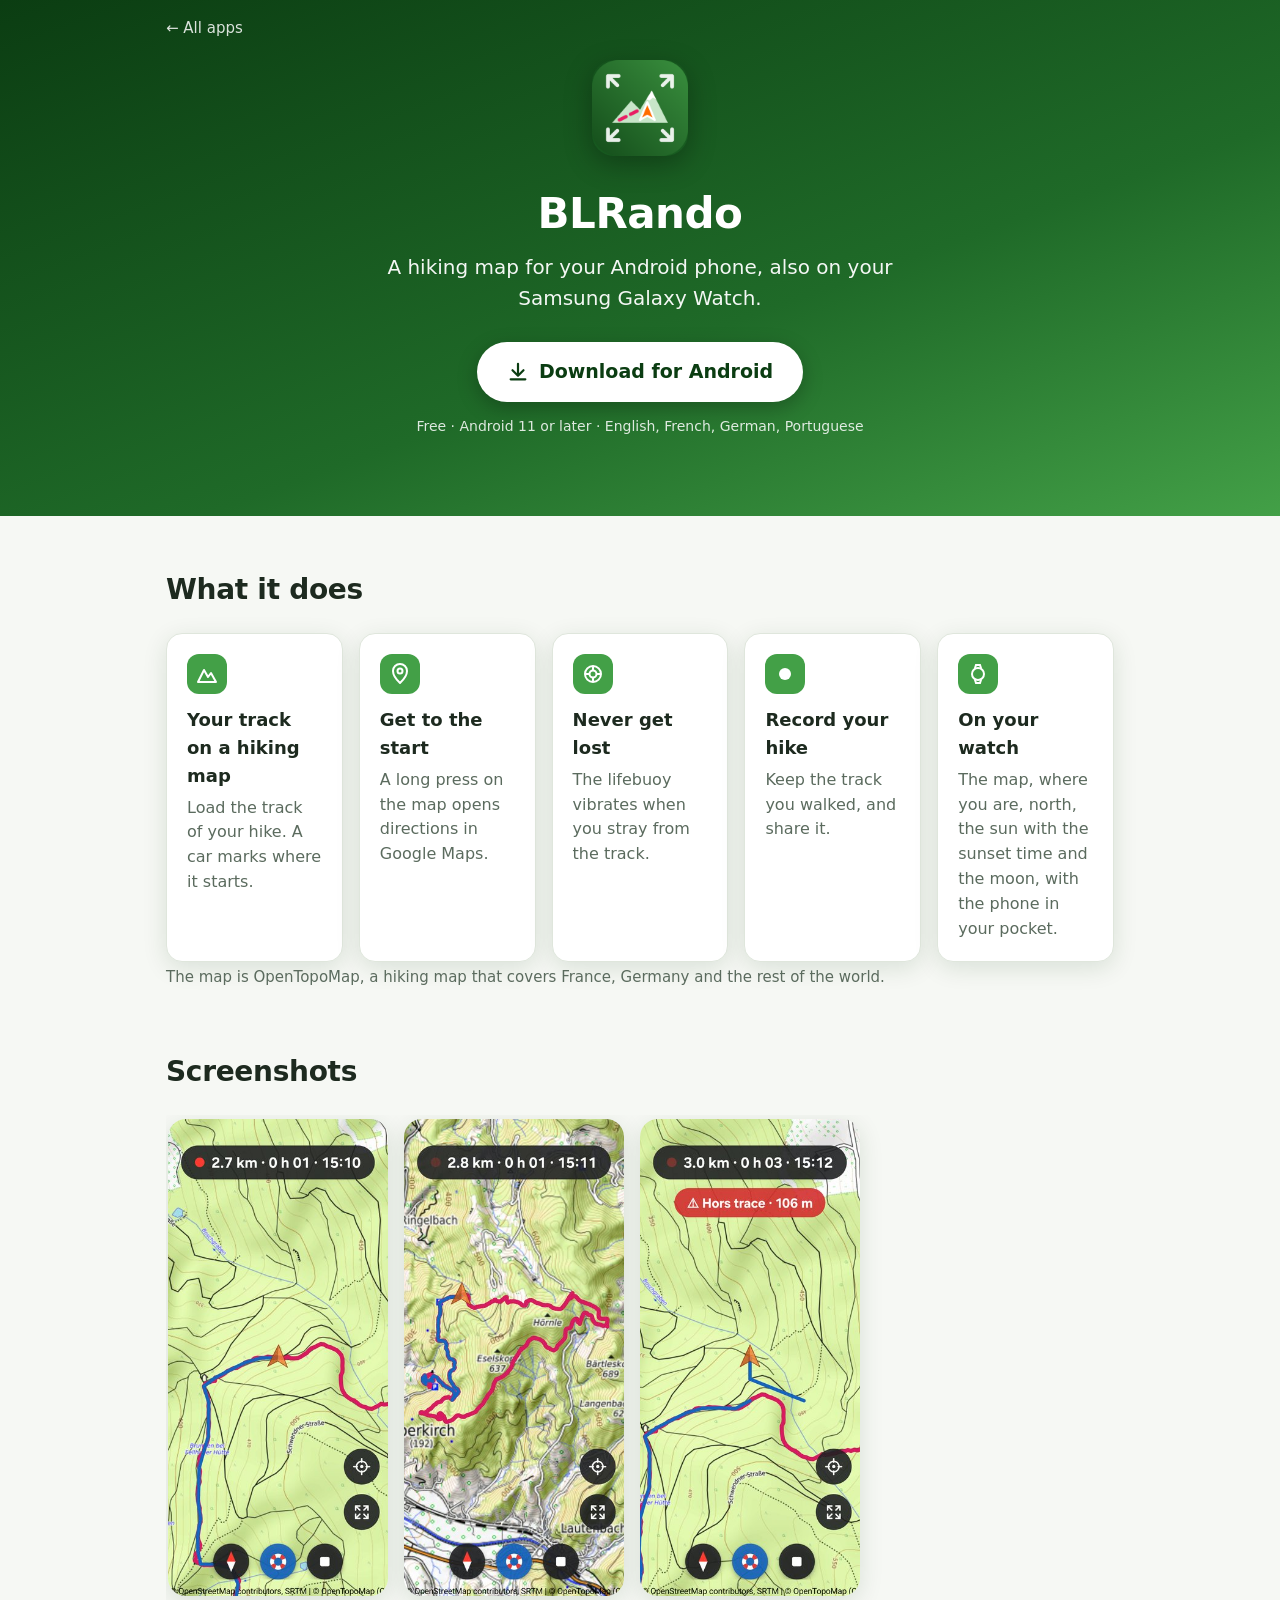
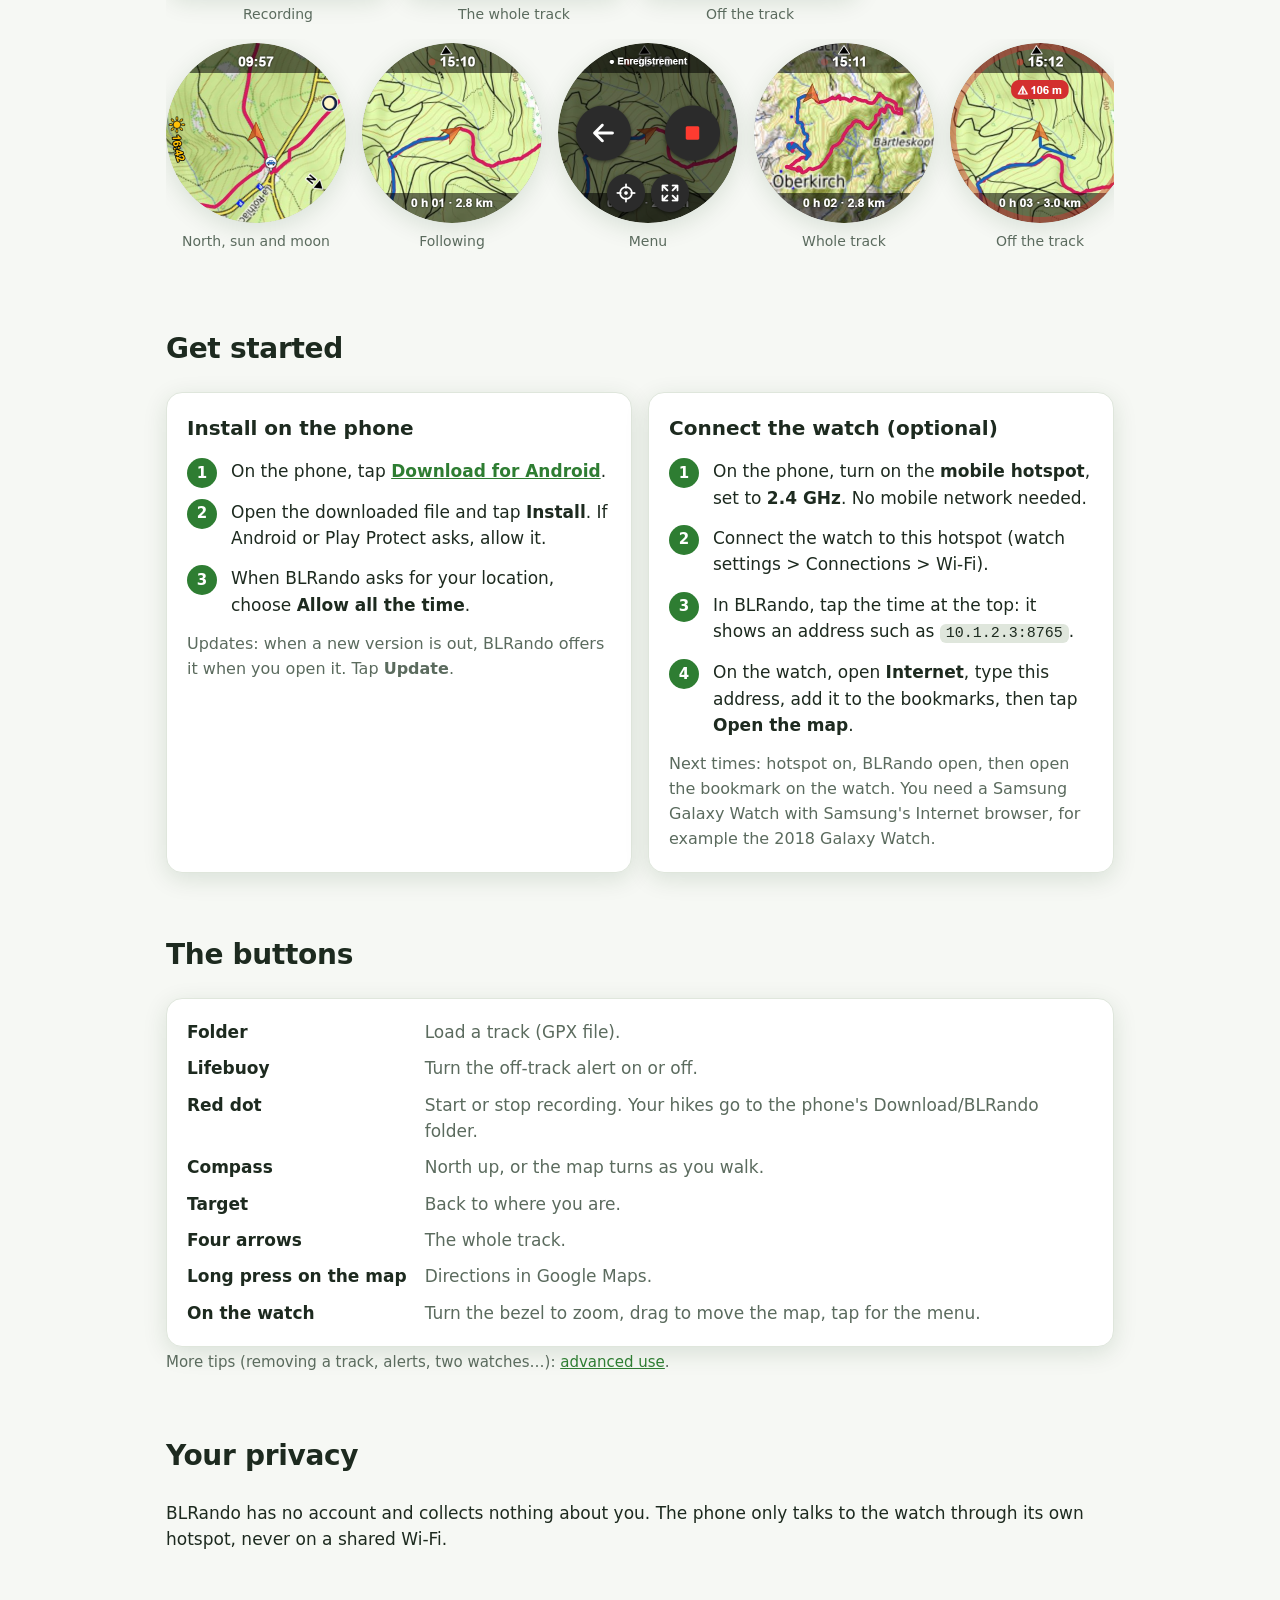
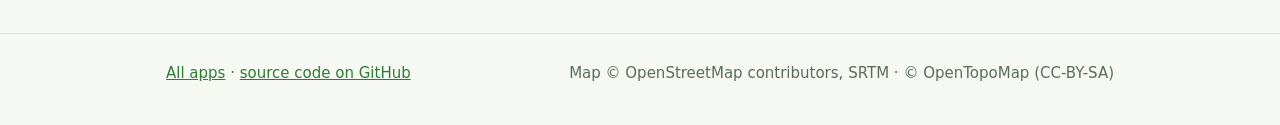
==== docs/index.html @ f0b732df "Web page: All apps link at the top" ====
<!DOCTYPE html>
<html lang="en">
<head>
<meta charset="utf-8">
<meta name="viewport" content="width=device-width, initial-scale=1">
<title>BLRando — hiking map for Android and Galaxy Watch</title>
<meta name="description" content="A hiking map for Android phones, also shown on a Samsung Galaxy Watch. Follow your track, get warned when you stray, record your hike.">
<link rel="icon" href="icon.png">
<style>
  :root {
    --bg: #f6f8f4;
    --surface: #ffffff;
    --text: #1d2a1f;
    --muted: #5b6b5e;
    --line: #dfe6dc;
    --brand: #2e7d32;
    --brand-dark: #0b3d12;
    --brand-light: #43a047;
    --accent: #d81b60;
    --hero-bg: linear-gradient(160deg, #0b3d12 0%, #1f6a28 60%, #43a047 100%);
    --hero-text: #ffffff;
    --shadow: 0 6px 24px rgba(11, 61, 18, 0.12);
  }
  @media (prefers-color-scheme: dark) {
    :root {
      --bg: #0f1511;
      --surface: #17201a;
      --text: #e6efe7;
      --muted: #9fb2a3;
      --line: #26332a;
      --brand: #66bb6a;
      --shadow: 0 6px 24px rgba(0, 0, 0, 0.4);
    }
  }
  * { box-sizing: border-box; }
  html { -webkit-text-size-adjust: 100%; }
  body {
    margin: 0; background: var(--bg); color: var(--text);
    font: 17px/1.55 system-ui, -apple-system, "Segoe UI", Roboto, sans-serif;
  }
  a { color: var(--brand); }
  .wrap { max-width: 980px; margin: 0 auto; padding: 0 16px; }

  /* Hero */
  header {
    position: relative; background: var(--hero-bg); color: var(--hero-text);
    padding: 60px 0 64px; text-align: center;
  }
  header nav { position: absolute; top: 14px; left: 0; right: 0; text-align: left; }
  header nav a { color: #fff; opacity: 0.85; font-size: 15px; text-decoration: none; }
  header nav a:hover { opacity: 1; }
  header img.icon { width: 96px; height: 96px; border-radius: 22px; box-shadow: 0 8px 28px rgba(0, 0, 0, 0.3); }
  header h1 { margin: 18px 0 6px; font-size: 42px; letter-spacing: -0.5px; }
  header p.tagline { margin: 0 auto 28px; max-width: 560px; font-size: 20px; opacity: 0.95; }
  .download {
    display: inline-flex; align-items: center; gap: 10px;
    background: #ffffff; color: var(--brand-dark); text-decoration: none;
    font-weight: 700; font-size: 19px; padding: 15px 30px; border-radius: 40px;
    box-shadow: 0 6px 20px rgba(0, 0, 0, 0.25);
  }
  .download:hover { transform: translateY(-1px); }
  .download svg { width: 22px; height: 22px; }
  header .small { margin-top: 14px; font-size: 14px; opacity: 0.85; }
  header .small a { color: #ffffff; }

  section { padding: 52px 0 8px; }
  h2 { font-size: 28px; margin: 0 0 22px; letter-spacing: -0.3px; }

  /* Features */
  .features { display: grid; grid-template-columns: repeat(auto-fit, minmax(170px, 1fr)); gap: 16px; }
  .card {
    background: var(--surface); border: 1px solid var(--line); border-radius: 16px;
    padding: 20px; box-shadow: var(--shadow);
  }
  .card .dot { width: 40px; height: 40px; border-radius: 12px; display: flex; align-items: center;
               justify-content: center; background: var(--brand-light); margin-bottom: 12px; }
  .card .dot svg { width: 24px; height: 24px; }
  .card h3 { margin: 0 0 6px; font-size: 18px; }
  .card p { margin: 0; color: var(--muted); font-size: 16px; }

  /* Screenshots */
  .shots { display: flex; gap: 16px; overflow-x: auto; padding: 4px 2px 14px; scroll-snap-type: x mandatory; }
  .shots figure { margin: 0; flex: 0 0 auto; scroll-snap-align: start; text-align: center; }
  .shots img { display: block; border-radius: 18px; box-shadow: var(--shadow); }
  .shots.phone img { width: 220px; }
  .shots.watch img { width: 180px; border-radius: 50%; }
  .shots figcaption { margin-top: 8px; font-size: 14px; color: var(--muted); }
  .note { color: var(--muted); font-size: 15px; margin: 4px 0 0; }

  /* Steps */
  .two { display: grid; grid-template-columns: repeat(auto-fit, minmax(300px, 1fr)); gap: 16px; }
  ol.steps { margin: 0; padding: 0; list-style: none; counter-reset: s; }
  ol.steps li { counter-increment: s; position: relative; padding: 0 0 14px 44px; }
  ol.steps li::before {
    content: counter(s); position: absolute; left: 0; top: 0; width: 30px; height: 30px; border-radius: 50%;
    background: var(--brand); color: #fff; font-weight: 700; font-size: 15px;
    display: flex; align-items: center; justify-content: center;
  }
  @media (prefers-color-scheme: dark) { ol.steps li::before { color: #0f1511; } }
  .card h3.big { font-size: 20px; margin-bottom: 14px; }
  code { background: var(--line); padding: 1px 6px; border-radius: 6px; font-size: 15px; }

  /* Buttons list */
  dl.buttons { margin: 0; display: grid; grid-template-columns: max-content 1fr; gap: 10px 18px; }
  dl.buttons dt { font-weight: 700; }
  dl.buttons dd { margin: 0; color: var(--muted); }

  footer { margin-top: 56px; padding: 28px 0 40px; border-top: 1px solid var(--line); color: var(--muted); font-size: 15px; }
  footer .wrap { display: flex; flex-wrap: wrap; gap: 8px 24px; justify-content: space-between; }

  @media (max-width: 520px) {
    header { padding: 40px 0 48px; }
    header h1 { font-size: 34px; }
    header p.tagline { font-size: 18px; }
    dl.buttons { grid-template-columns: 1fr; gap: 2px; }
    dl.buttons dd { margin-bottom: 10px; }
    .shots.phone img { width: 180px; }
    .shots.watch img { width: 150px; }
  }
</style>
</head>
<body>

<header>
  <nav><div class="wrap"><a href="https://amandiofr.github.io/">&larr; All apps</a></div></nav>
  <div class="wrap">
    <img class="icon" src="icon.png" alt="BLRando icon">
    <h1>BLRando</h1>
    <p class="tagline">A hiking map for your Android phone, also on your Samsung Galaxy Watch.</p>
    <a class="download" href="https://github.com/amandiofr/BLRando/releases/latest/download/BLRando.apk">
      <svg viewBox="0 0 24 24" fill="none" stroke="currentColor" stroke-width="2.4" stroke-linecap="round" stroke-linejoin="round"><path d="M12 3v12M6 10l6 6 6-6M4 20h16"/></svg>
      Download for Android
    </a>
    <p class="small">Free · Android 11 or later · English, French, German, Portuguese</p>
  </div>
</header>

<main class="wrap">

  <section>
    <h2>What it does</h2>
    <div class="features">
      <div class="card">
        <div class="dot"><svg viewBox="0 0 24 24" fill="none" stroke="#fff" stroke-width="2" stroke-linecap="round" stroke-linejoin="round"><path d="M3 20l6-12 4 7 3-4 5 9z"/></svg></div>
        <h3>Your track on a hiking map</h3>
        <p>Load the track of your hike. A car marks where it starts.</p>
      </div>
      <div class="card">
        <div class="dot"><svg viewBox="0 0 24 24" fill="none" stroke="#fff" stroke-width="2" stroke-linecap="round" stroke-linejoin="round"><path d="M12 21s-7-6.5-7-12a7 7 0 0 1 14 0c0 5.5-7 12-7 12z"/><circle cx="12" cy="9" r="2.5"/></svg></div>
        <h3>Get to the start</h3>
        <p>A long press on the map opens directions in Google Maps.</p>
      </div>
      <div class="card">
        <div class="dot"><svg viewBox="0 0 24 24" fill="none" stroke="#fff" stroke-width="2"><circle cx="12" cy="12" r="8"/><circle cx="12" cy="12" r="3.5"/><path d="M12 4v4.5M12 15.5V20M4 12h4.5M15.5 12H20"/></svg></div>
        <h3>Never get lost</h3>
        <p>The lifebuoy vibrates when you stray from the track.</p>
      </div>
      <div class="card">
        <div class="dot"><svg viewBox="0 0 24 24"><circle cx="12" cy="12" r="6" fill="#fff"/></svg></div>
        <h3>Record your hike</h3>
        <p>Keep the track you walked, and share it.</p>
      </div>
      <div class="card">
        <div class="dot"><svg viewBox="0 0 24 24" fill="none" stroke="#fff" stroke-width="2" stroke-linecap="round"><circle cx="12" cy="12" r="6"/><path d="M9 6l1-3h4l1 3M9 18l1 3h4l1-3"/></svg></div>
        <h3>On your watch</h3>
        <p>The map, where you are, north, the sun with the sunset time and the moon, with the phone in your pocket.</p>
      </div>
    </div>
    <p class="note">The map is OpenTopoMap, a hiking map that covers France, Germany and the rest of the world.</p>
  </section>

  <section>
    <h2>Screenshots</h2>
    <div class="shots phone">
      <figure><img src="screenshots/phone_record.jpg" alt="Phone: recording along the track" loading="lazy"><figcaption>Recording</figcaption></figure>
      <figure><img src="screenshots/phone_fit.jpg" alt="Phone: the whole track" loading="lazy"><figcaption>The whole track</figcaption></figure>
      <figure><img src="screenshots/phone_off.jpg" alt="Phone: off the track" loading="lazy"><figcaption>Off the track</figcaption></figure>
    </div>
    <div class="shots watch">
      <figure><img src="screenshots/watch_sky.png" alt="Watch: north, sun, sunset time and moon on the edge" loading="lazy"><figcaption>North, sun and moon</figcaption></figure>
      <figure><img src="screenshots/watch_follow.png" alt="Watch: following" loading="lazy"><figcaption>Following</figcaption></figure>
      <figure><img src="screenshots/watch_menu.png" alt="Watch: menu" loading="lazy"><figcaption>Menu</figcaption></figure>
      <figure><img src="screenshots/watch_fit.png" alt="Watch: whole track" loading="lazy"><figcaption>Whole track</figcaption></figure>
      <figure><img src="screenshots/watch_off.png" alt="Watch: off the track" loading="lazy"><figcaption>Off the track</figcaption></figure>
    </div>
  </section>

  <section>
    <h2>Get started</h2>
    <div class="two">
      <div class="card">
        <h3 class="big">Install on the phone</h3>
        <ol class="steps">
          <li>On the phone, tap <a href="https://github.com/amandiofr/BLRando/releases/latest/download/BLRando.apk"><b>Download for Android</b></a>.</li>
          <li>Open the downloaded file and tap <b>Install</b>. If Android or Play Protect asks, allow it.</li>
          <li>When BLRando asks for your location, choose <b>Allow all the time</b>.</li>
        </ol>
        <p class="note">Updates: when a new version is out, BLRando offers it when you open it. Tap <b>Update</b>.</p>
      </div>
      <div class="card">
        <h3 class="big">Connect the watch (optional)</h3>
        <ol class="steps">
          <li>On the phone, turn on the <b>mobile hotspot</b>, set to <b>2.4 GHz</b>. No mobile network needed.</li>
          <li>Connect the watch to this hotspot (watch settings &gt; Connections &gt; Wi-Fi).</li>
          <li>In BLRando, tap the time at the top: it shows an address such as <code>10.1.2.3:8765</code>.</li>
          <li>On the watch, open <b>Internet</b>, type this address, add it to the bookmarks, then tap <b>Open the map</b>.</li>
        </ol>
        <p class="note">Next times: hotspot on, BLRando open, then open the bookmark on the watch.
          You need a Samsung Galaxy Watch with Samsung's Internet browser, for example the 2018 Galaxy Watch.</p>
      </div>
    </div>
  </section>

  <section>
    <h2>The buttons</h2>
    <div class="card">
      <dl class="buttons">
        <dt>Folder</dt><dd>Load a track (GPX file).</dd>
        <dt>Lifebuoy</dt><dd>Turn the off-track alert on or off.</dd>
        <dt>Red dot</dt><dd>Start or stop recording. Your hikes go to the phone's Download/BLRando folder.</dd>
        <dt>Compass</dt><dd>North up, or the map turns as you walk.</dd>
        <dt>Target</dt><dd>Back to where you are.</dd>
        <dt>Four arrows</dt><dd>The whole track.</dd>
        <dt>Long press on the map</dt><dd>Directions in Google Maps.</dd>
        <dt>On the watch</dt><dd>Turn the bezel to zoom, drag to move the map, tap for the menu.</dd>
      </dl>
    </div>
    <p class="note">More tips (removing a track, alerts, two watches…):
      <a href="https://github.com/amandiofr/BLRando#advanced-use">advanced use</a>.</p>
  </section>

  <section>
    <h2>Your privacy</h2>
    <p>BLRando has no account and collects nothing about you. The phone only talks to the watch through its own
      hotspot, never on a shared Wi-Fi.</p>
  </section>

</main>

<footer>
  <div class="wrap">
    <span><a href="https://amandiofr.github.io/">All apps</a> · <a href="https://github.com/amandiofr/BLRando">source code on GitHub</a></span>
    <span>Map © OpenStreetMap contributors, SRTM · © OpenTopoMap (CC-BY-SA)</span>
  </div>
</footer>

</body>
</html>
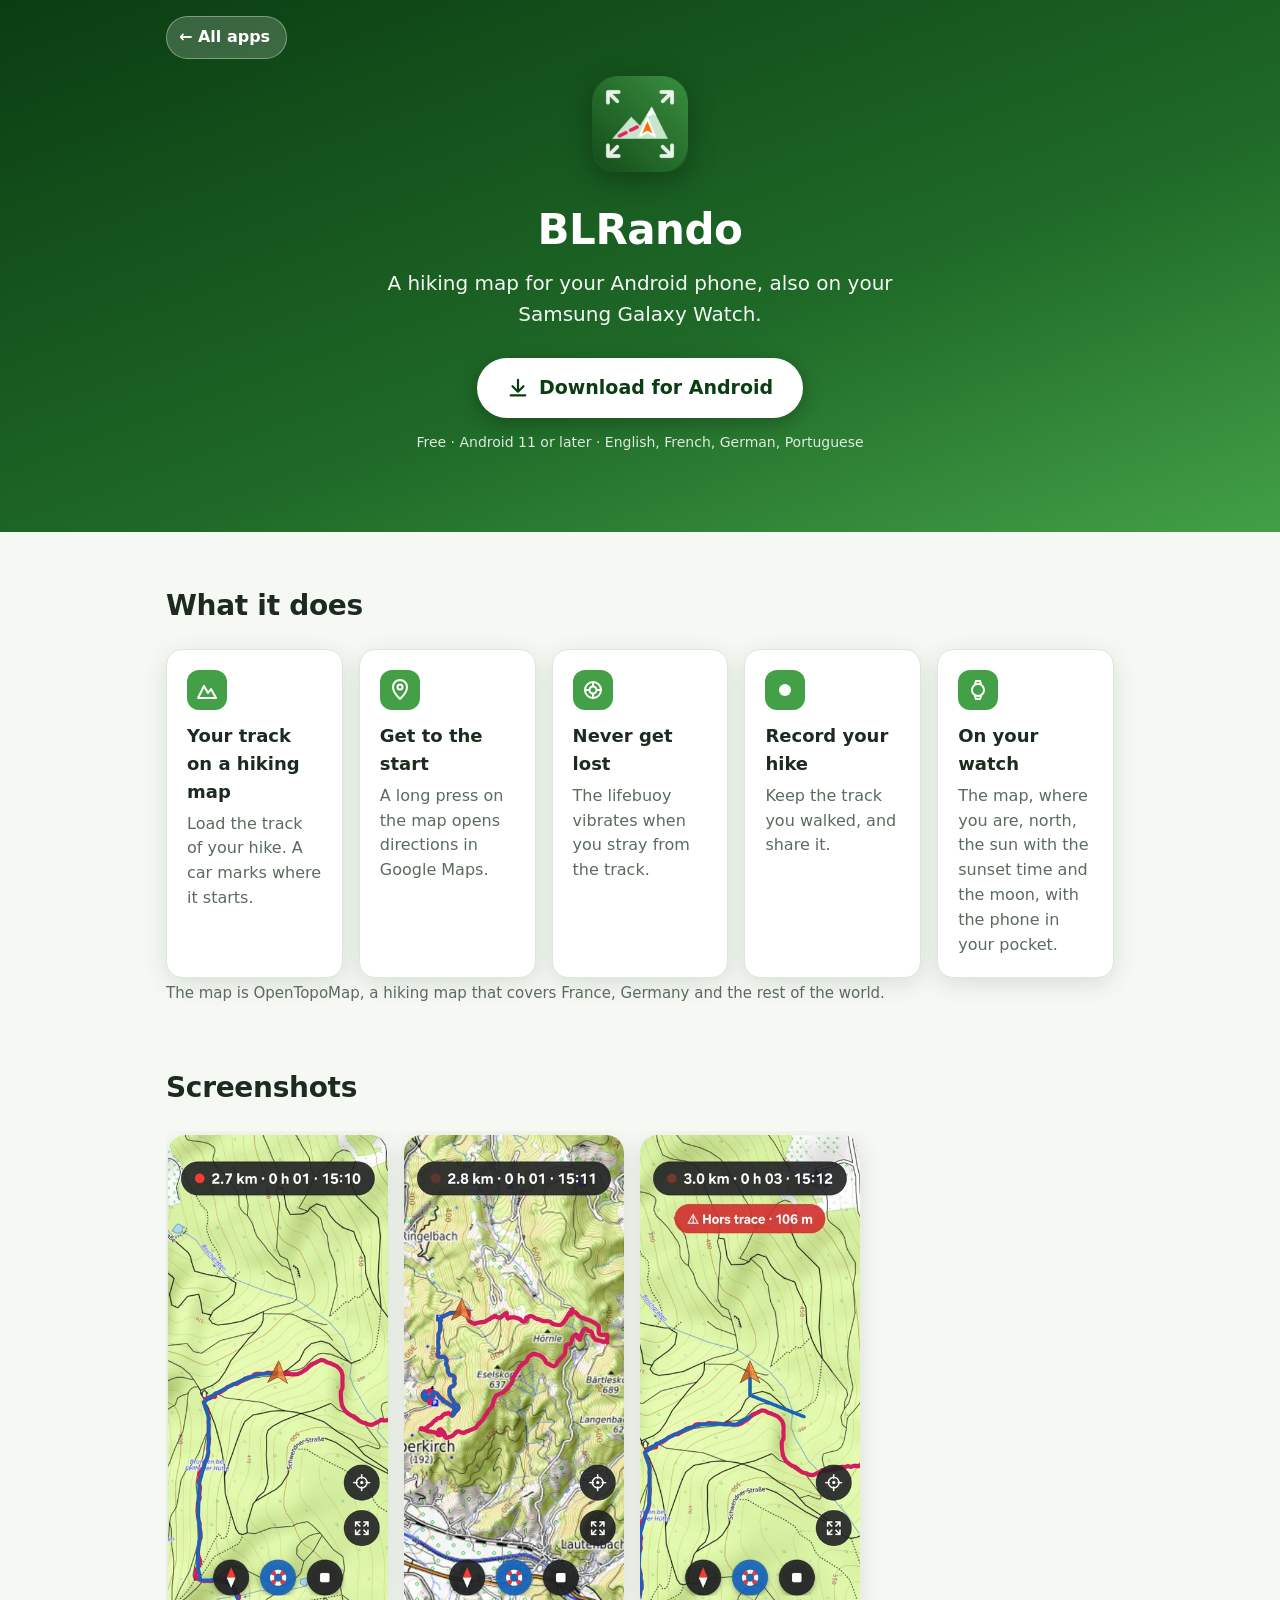
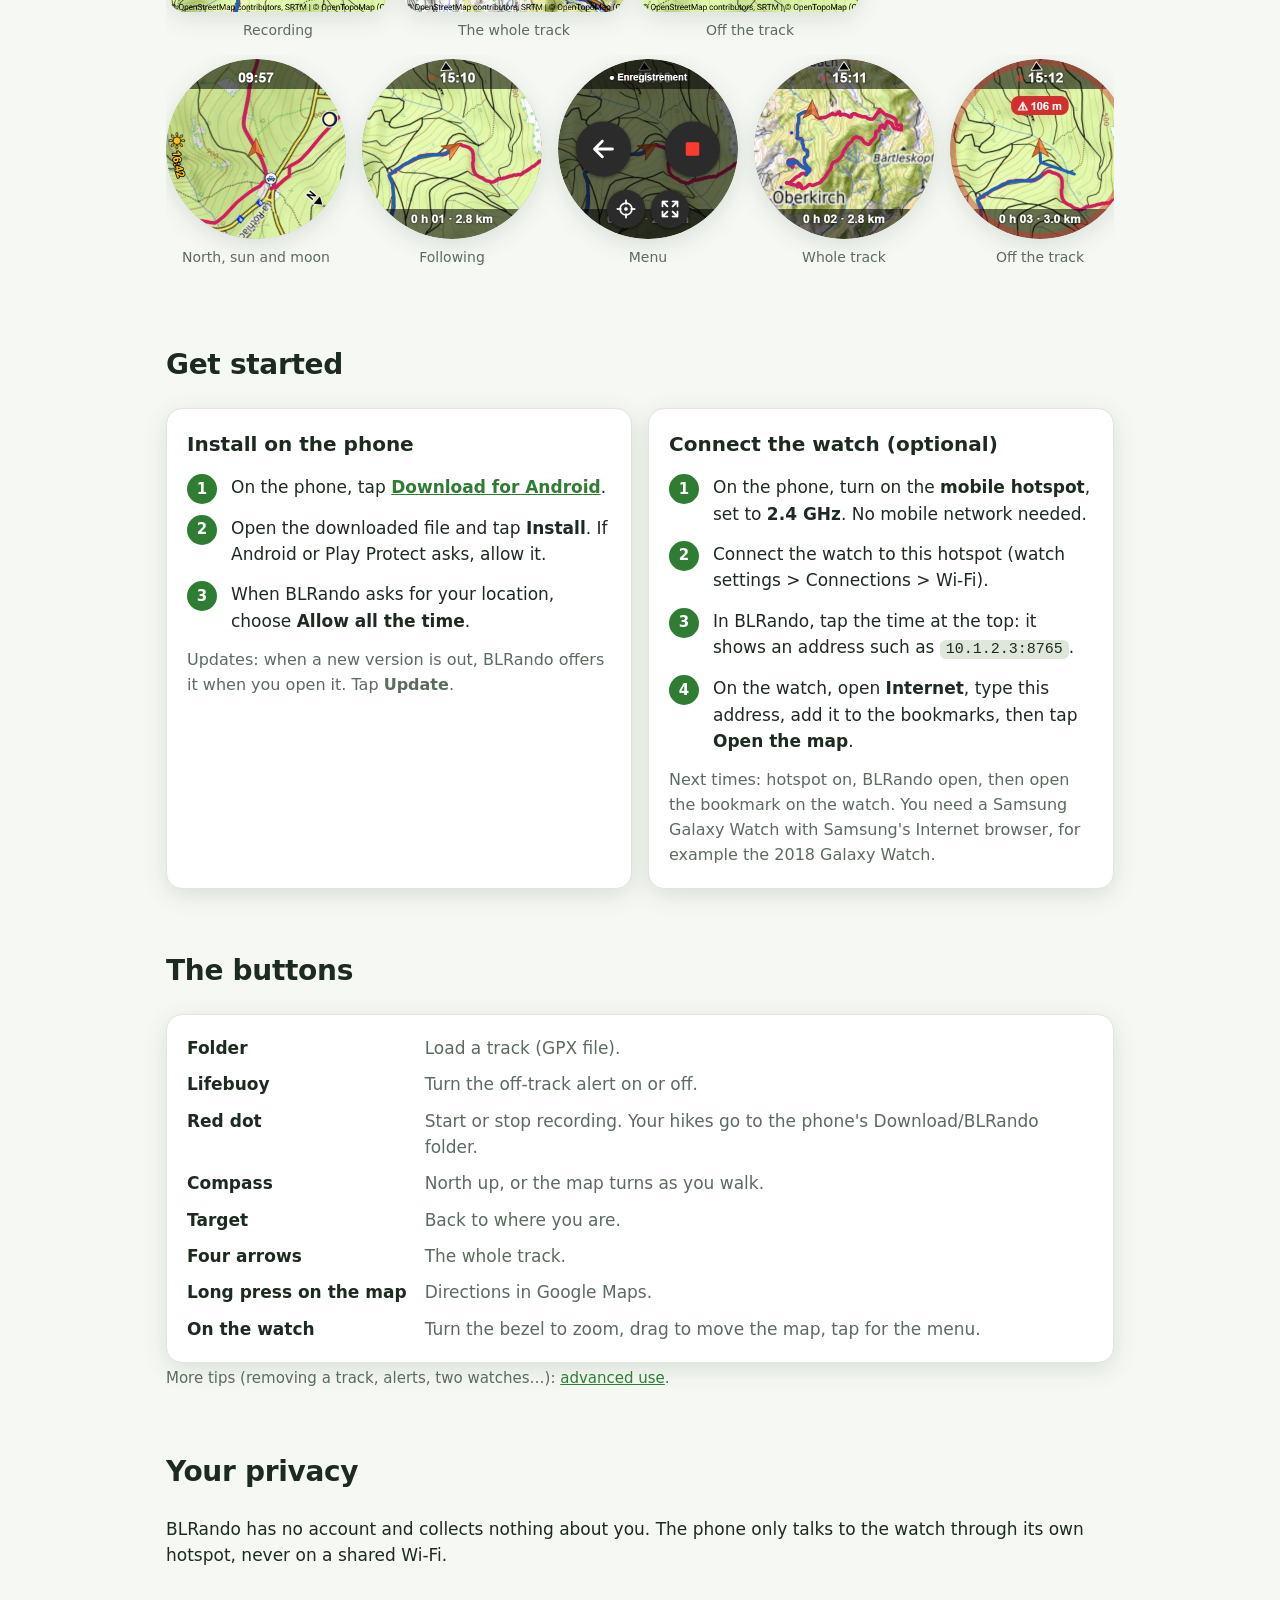
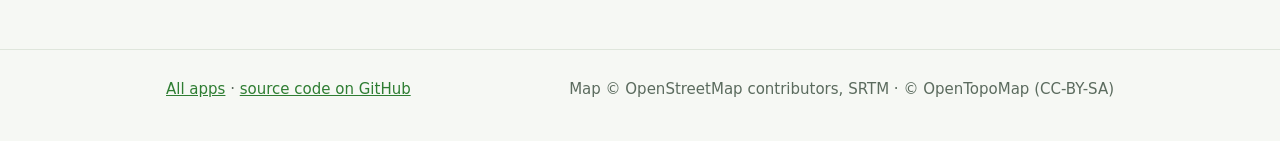
==== commit 8fc952f6: "Web page: bigger All apps button" ====
--- a/docs/index.html
+++ b/docs/index.html
@@ -44,11 +44,15 @@
   /* Hero */
   header {
     position: relative; background: var(--hero-bg); color: var(--hero-text);
-    padding: 60px 0 64px; text-align: center;
-  }
-  header nav { position: absolute; top: 14px; left: 0; right: 0; text-align: left; }
-  header nav a { color: #fff; opacity: 0.85; font-size: 15px; text-decoration: none; }
-  header nav a:hover { opacity: 1; }
+    padding: 76px 0 64px; text-align: center;
+  }
+  header nav { position: absolute; top: 16px; left: 0; right: 0; text-align: left; }
+  header nav a {
+    display: inline-flex; align-items: center; gap: 6px; color: #fff; font-weight: 600; font-size: 16px;
+    text-decoration: none; padding: 8px 16px 8px 12px; border-radius: 24px;
+    background: rgba(255, 255, 255, 0.18); border: 1px solid rgba(255, 255, 255, 0.35);
+  }
+  header nav a:hover { background: rgba(255, 255, 255, 0.28); }
   header img.icon { width: 96px; height: 96px; border-radius: 22px; box-shadow: 0 8px 28px rgba(0, 0, 0, 0.3); }
   header h1 { margin: 18px 0 6px; font-size: 42px; letter-spacing: -0.5px; }
   header p.tagline { margin: 0 auto 28px; max-width: 560px; font-size: 20px; opacity: 0.95; }
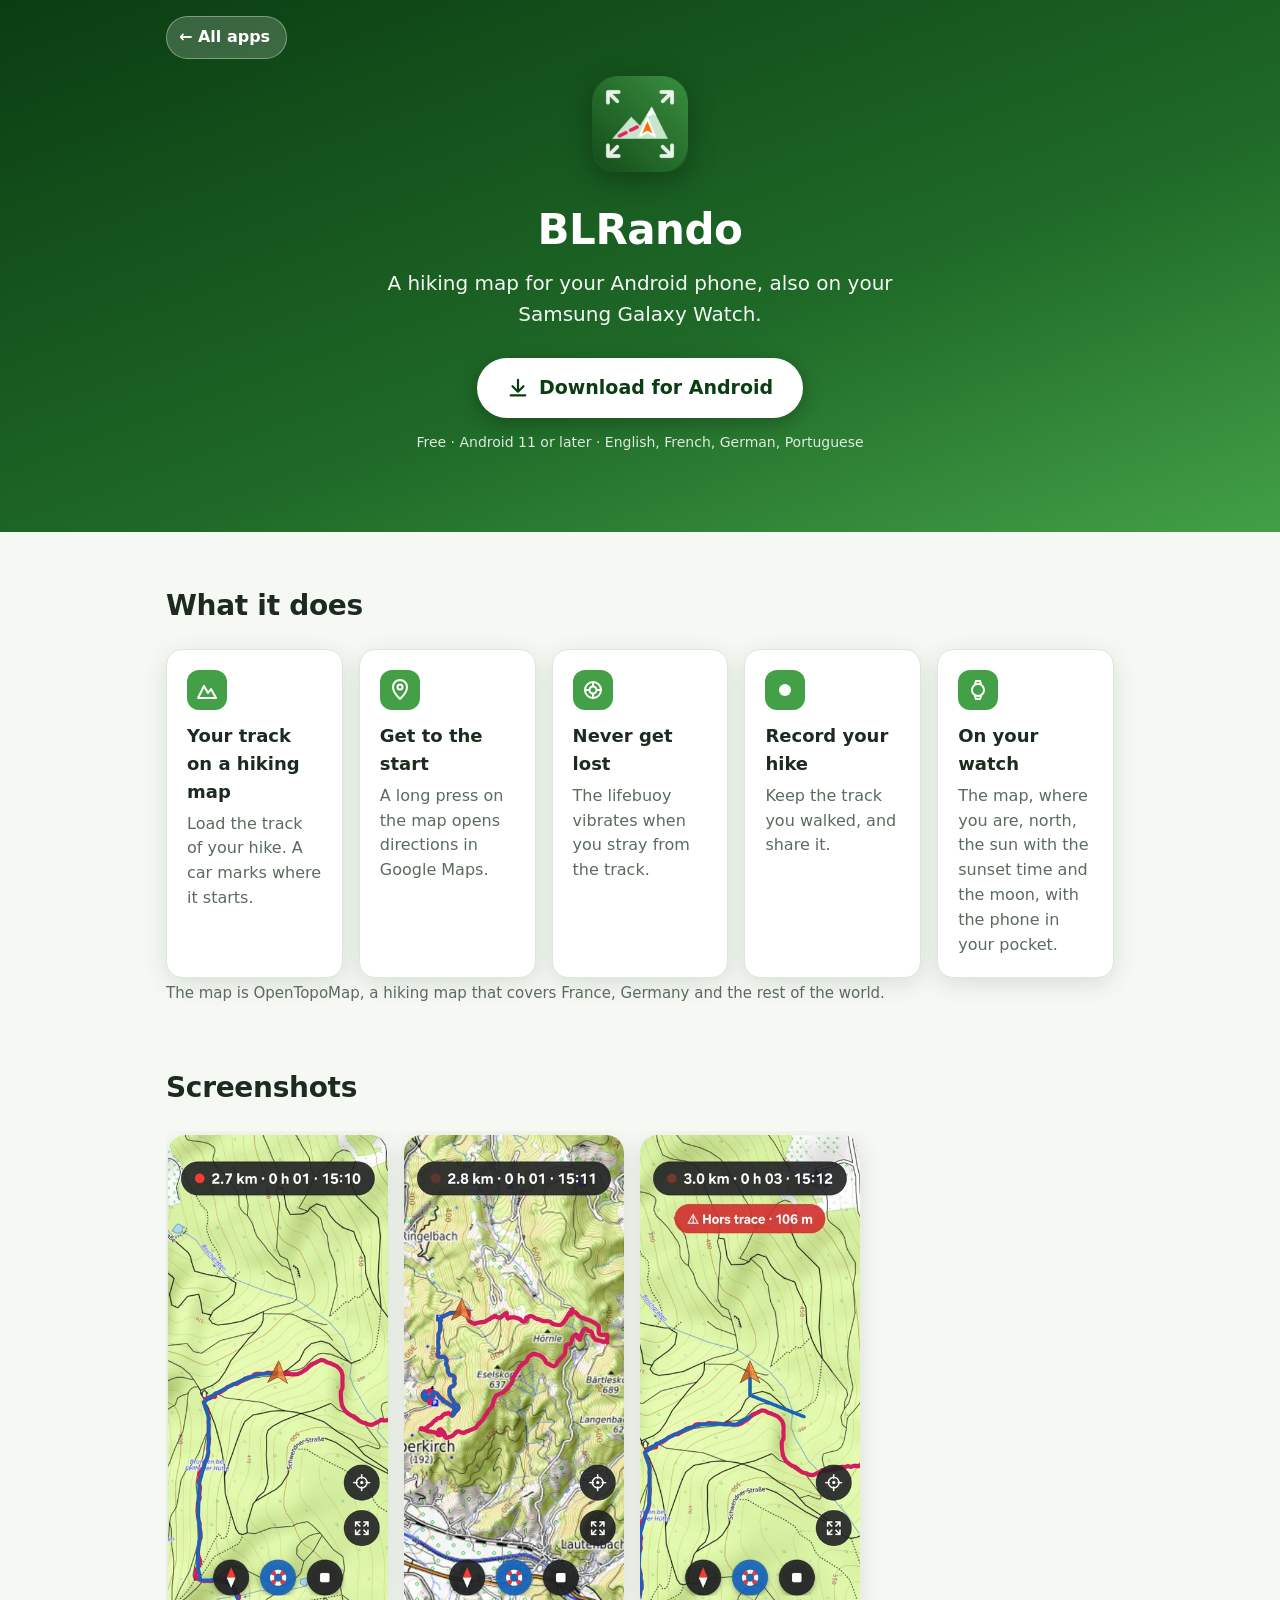
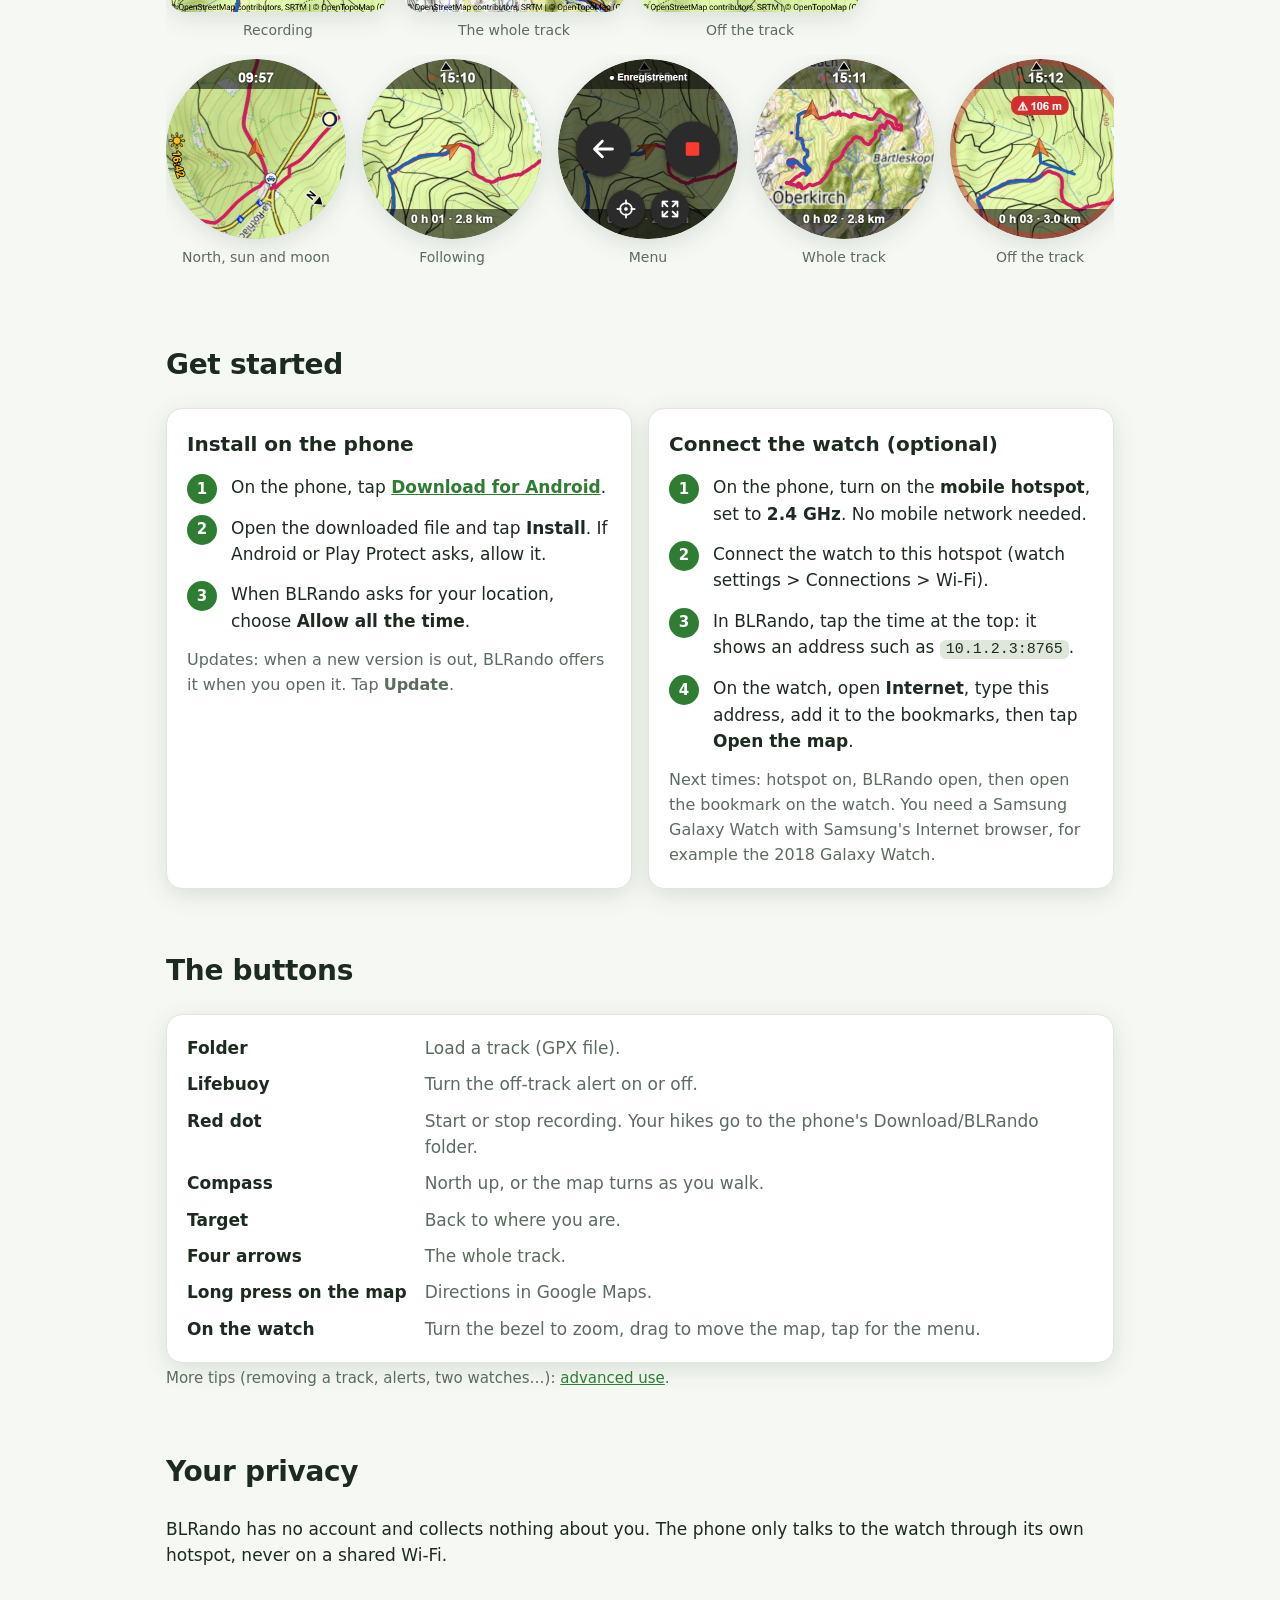
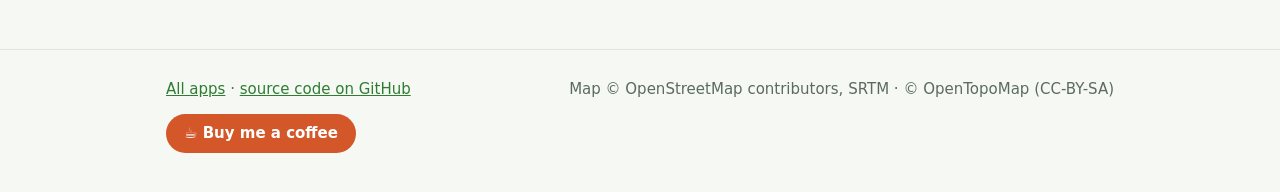
==== commit 7e9b5154: "Buy me a coffee link" ====
--- a/docs/index.html
+++ b/docs/index.html
@@ -110,7 +110,10 @@
   dl.buttons dd { margin: 0; color: var(--muted); }
 
   footer { margin-top: 56px; padding: 28px 0 40px; border-top: 1px solid var(--line); color: var(--muted); font-size: 15px; }
-  footer .wrap { display: flex; flex-wrap: wrap; gap: 8px 24px; justify-content: space-between; }
+  footer .wrap { display: flex; flex-wrap: wrap; gap: 12px 24px; justify-content: space-between; align-items: center; }
+  .coffee { display: inline-flex; align-items: center; gap: 8px; text-decoration: none; font-weight: 600; color: #fff;
+            background: #d4572a; padding: 8px 18px; border-radius: 24px; }
+  .coffee:hover { background: #bf4a20; }
 
   @media (max-width: 520px) {
     header { padding: 40px 0 48px; }
@@ -245,6 +248,7 @@
   <div class="wrap">
     <span><a href="https://amandiofr.github.io/">All apps</a> · <a href="https://github.com/amandiofr/BLRando">source code on GitHub</a></span>
     <span>Map © OpenStreetMap contributors, SRTM · © OpenTopoMap (CC-BY-SA)</span>
+    <a class="coffee" href="https://ko-fi.com/amandiofr">&#9749; Buy me a coffee</a>
   </div>
 </footer>
 
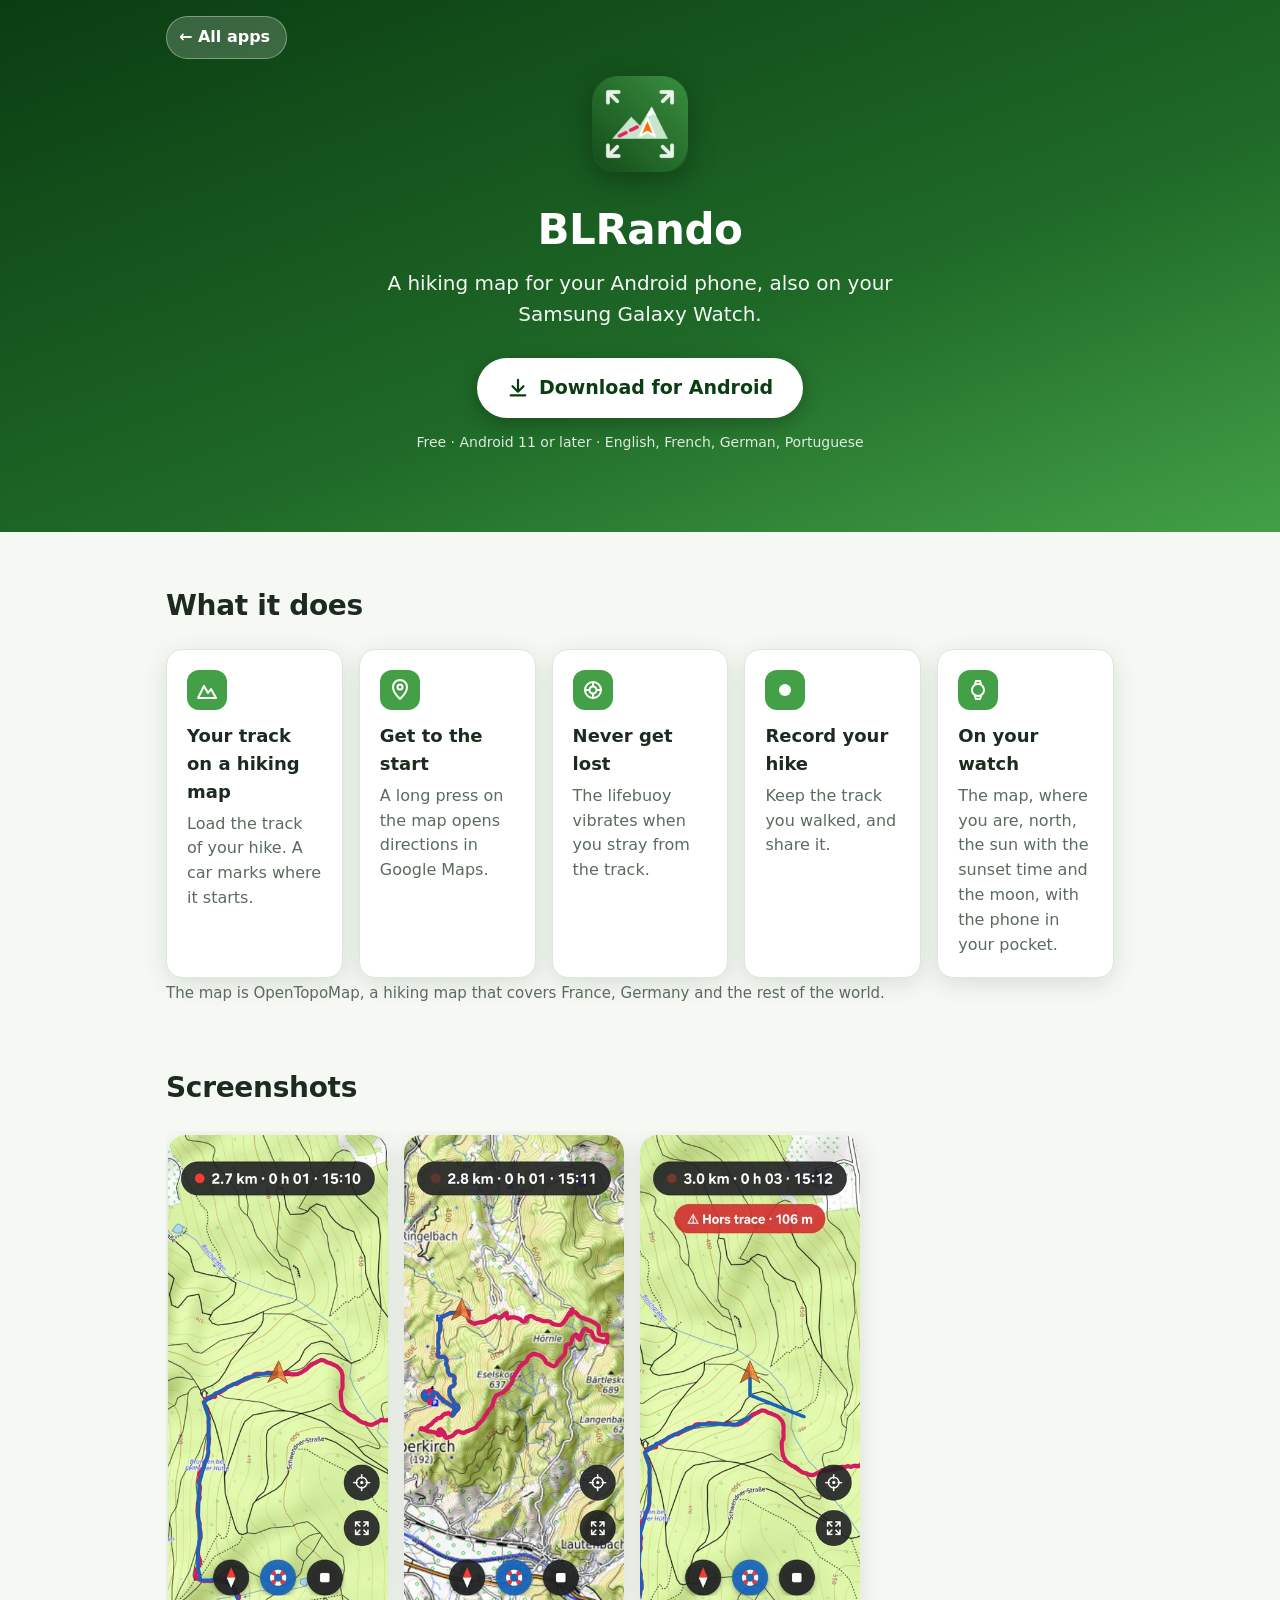
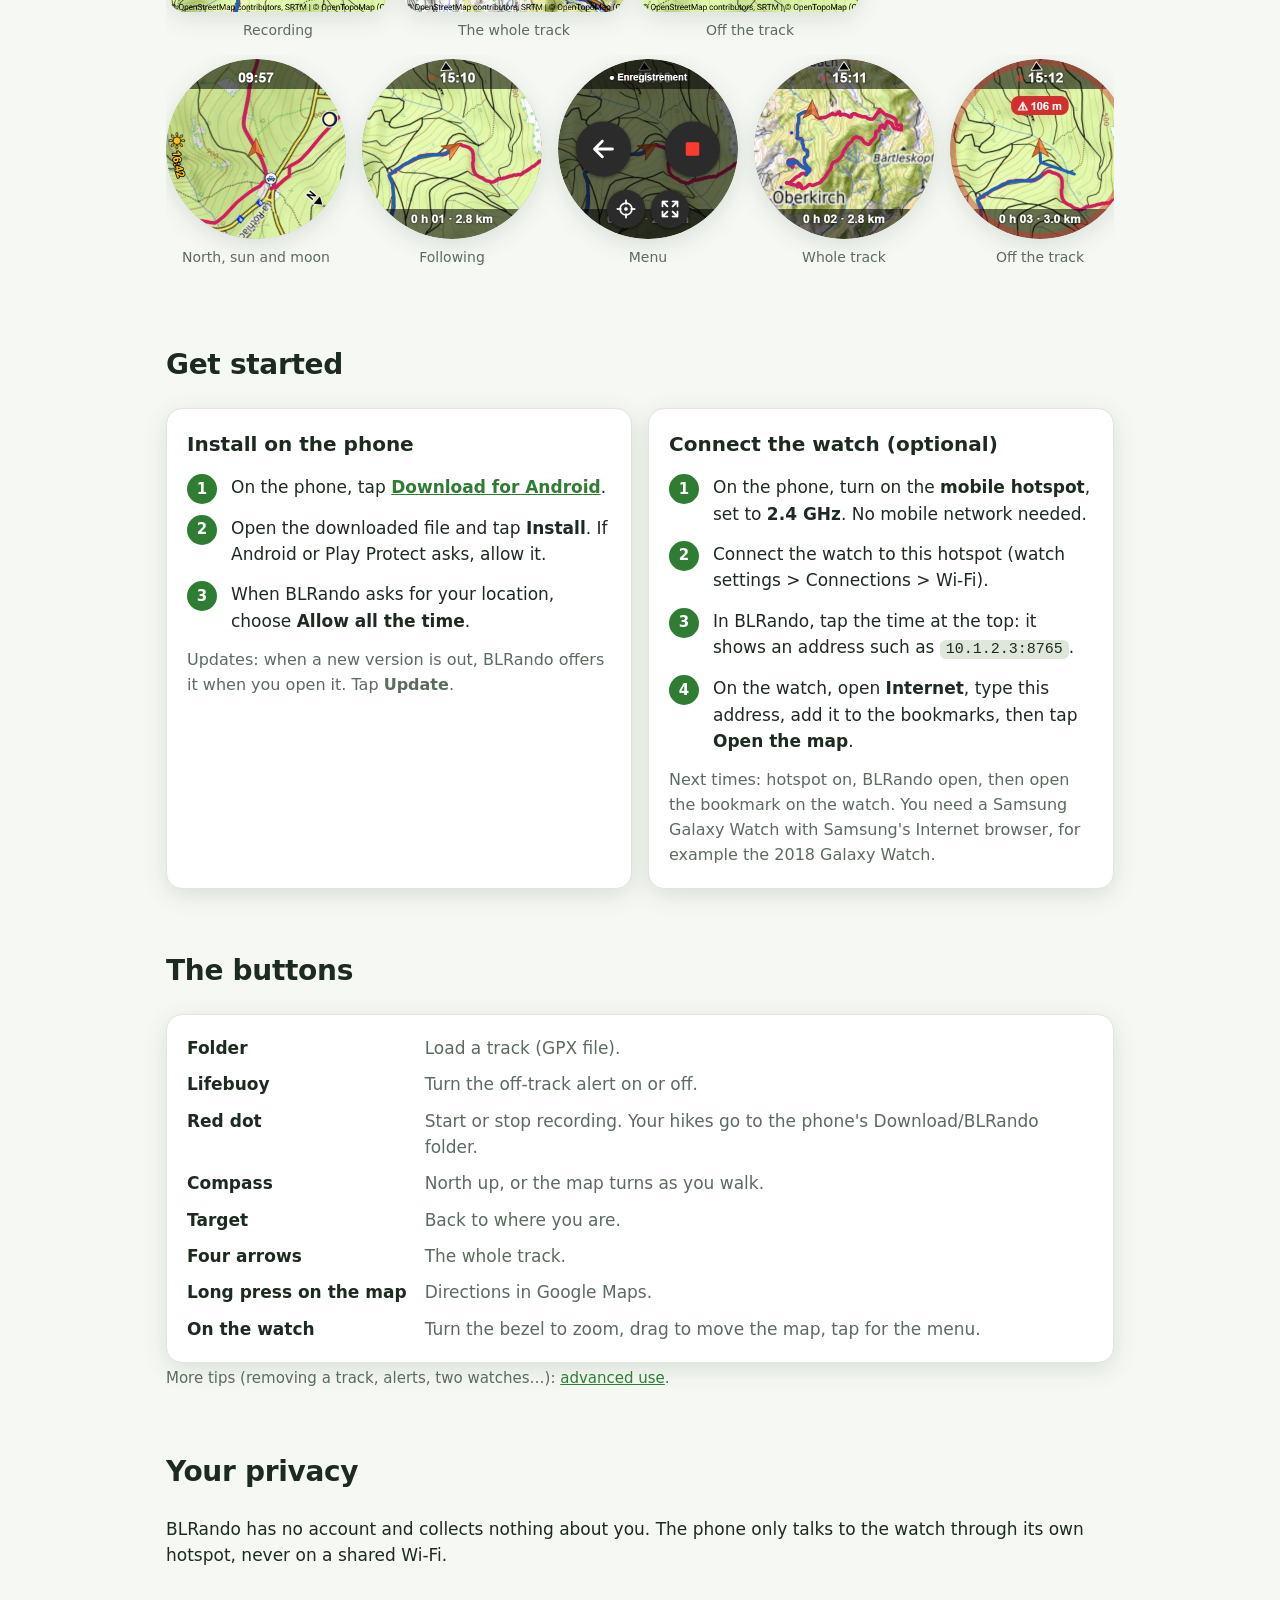
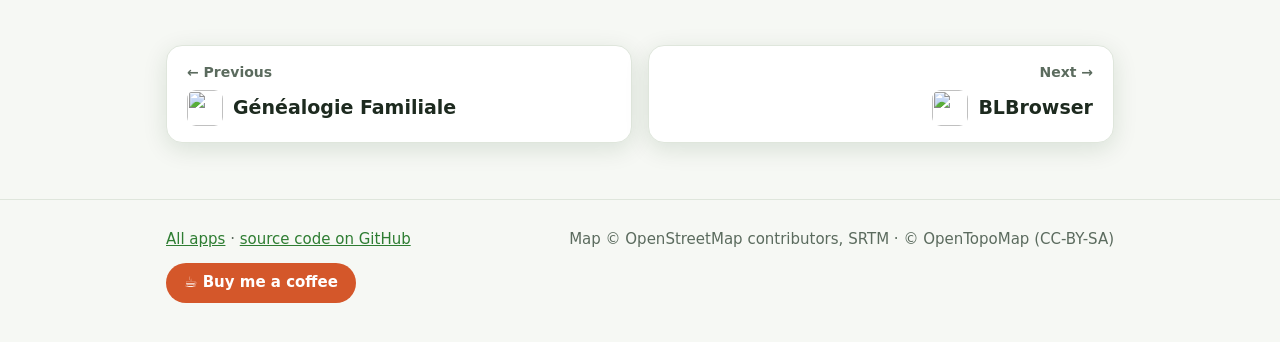
==== commit ca13681a: "Web page: previous / next app links" ====
--- a/docs/index.html
+++ b/docs/index.html
@@ -109,6 +109,17 @@
   dl.buttons dt { font-weight: 700; }
   dl.buttons dd { margin: 0; color: var(--muted); }
 
+  /* Previous / next app, in the order of amandiofr.github.io */
+  .pnav { display: grid; grid-template-columns: 1fr 1fr; gap: 16px; margin-top: 52px; }
+  .pn { display: flex; flex-direction: column; gap: 6px; text-decoration: none; color: var(--text);
+        background: var(--surface); border: 1px solid var(--line); border-radius: 16px; padding: 16px 20px;
+        box-shadow: var(--shadow); }
+  .pn:hover { border-color: var(--brand); }
+  .pn.next { align-items: flex-end; text-align: right; }
+  .pn .lbl { font-size: 14px; color: var(--muted); font-weight: 600; }
+  .pn .nm { display: flex; align-items: center; gap: 10px; font-size: 19px; font-weight: 700; }
+  .pn .nm img { width: 36px; height: 36px; border-radius: 9px; flex: 0 0 auto; }
+  @media (max-width: 520px) { .pn .nm { font-size: 16px; } .pn { padding: 14px; } }
   footer { margin-top: 56px; padding: 28px 0 40px; border-top: 1px solid var(--line); color: var(--muted); font-size: 15px; }
   footer .wrap { display: flex; flex-wrap: wrap; gap: 12px 24px; justify-content: space-between; align-items: center; }
   .coffee { display: inline-flex; align-items: center; gap: 8px; text-decoration: none; font-weight: 600; color: #fff;
@@ -242,6 +253,13 @@
       hotspot, never on a shared Wi-Fi.</p>
   </section>
 
+  <nav class="pnav">
+    <a class="pn prev" href="https://amandiofr.github.io/Genealogie-Familiale/"><span class="lbl">&larr; Previous</span>
+      <span class="nm"><img src="https://amandiofr.github.io/icons/genealogie.png" alt="">Généalogie Familiale</span></a>
+    <a class="pn next" href="https://amandiofr.github.io/BLBrowser/"><span class="lbl">Next &rarr;</span>
+      <span class="nm"><img src="https://amandiofr.github.io/icons/blbrowser.png" alt="">BLBrowser</span></a>
+  </nav>
+
 </main>
 
 <footer>
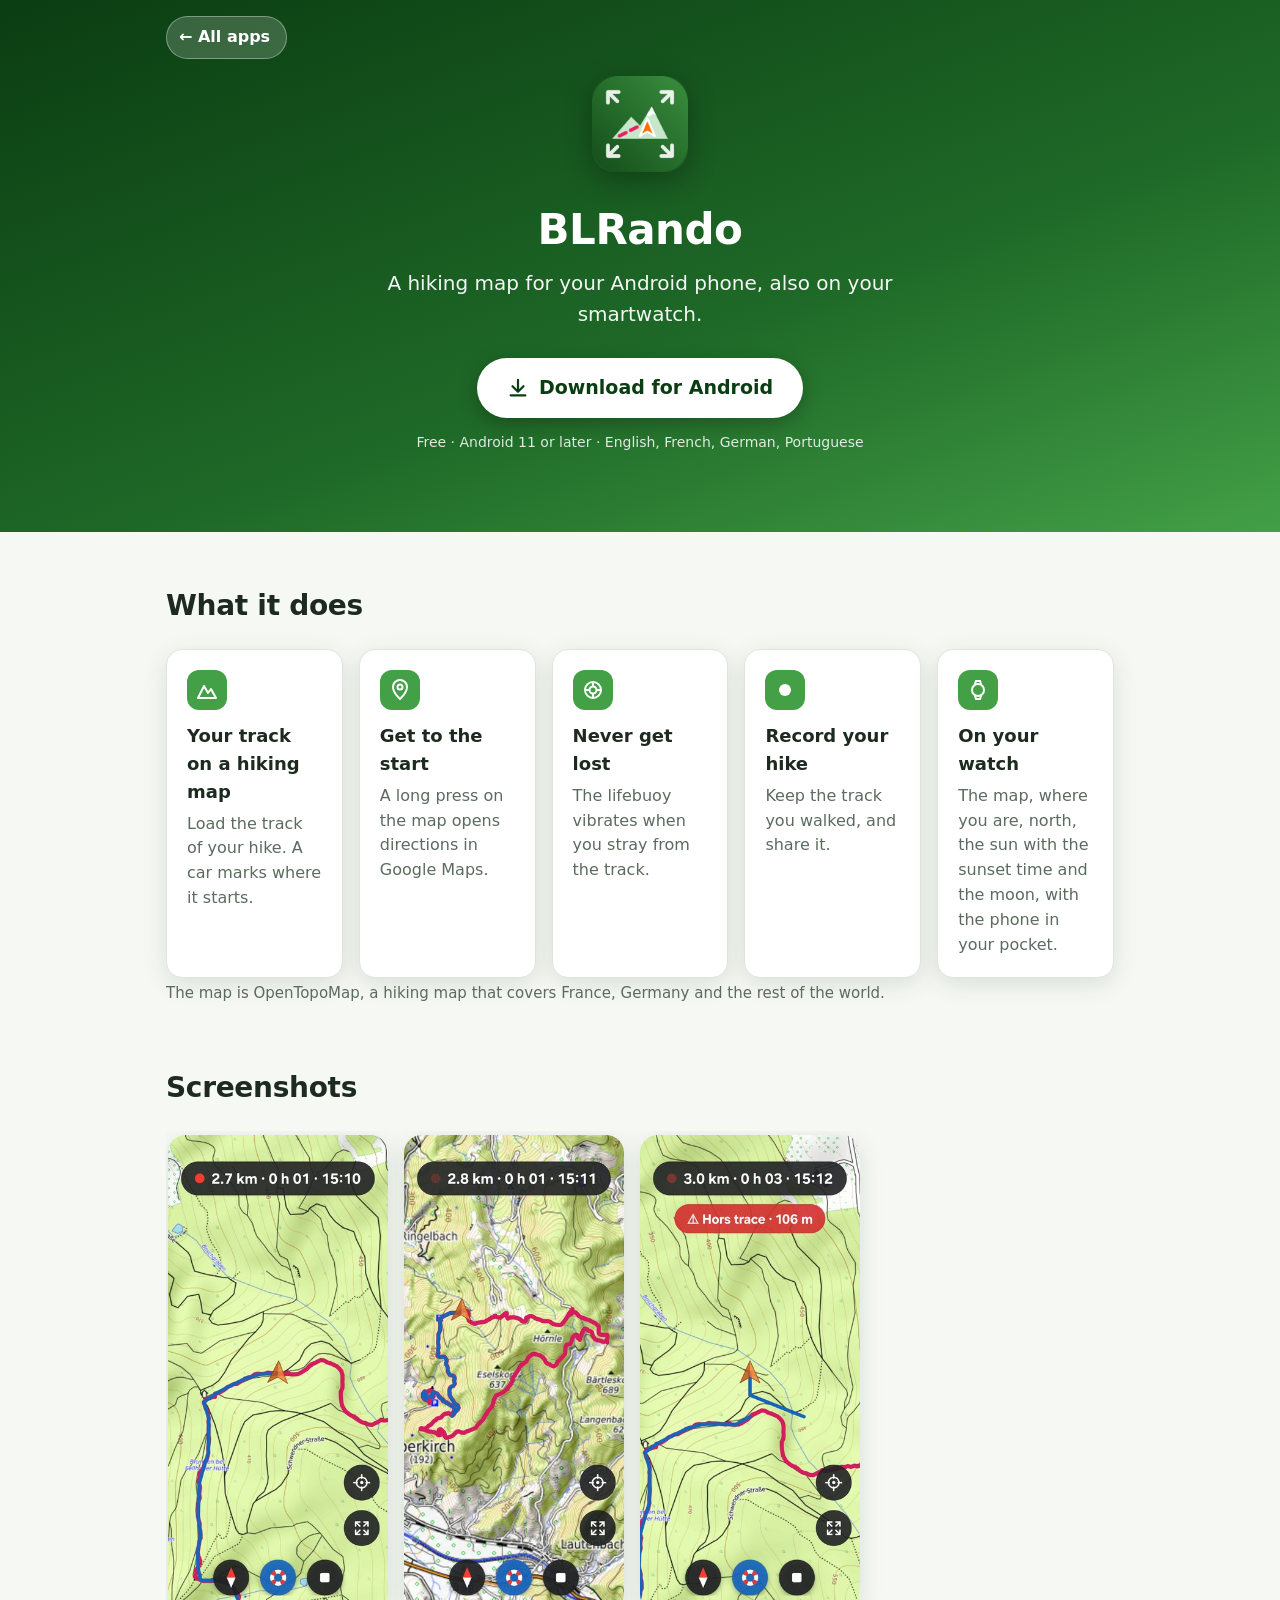
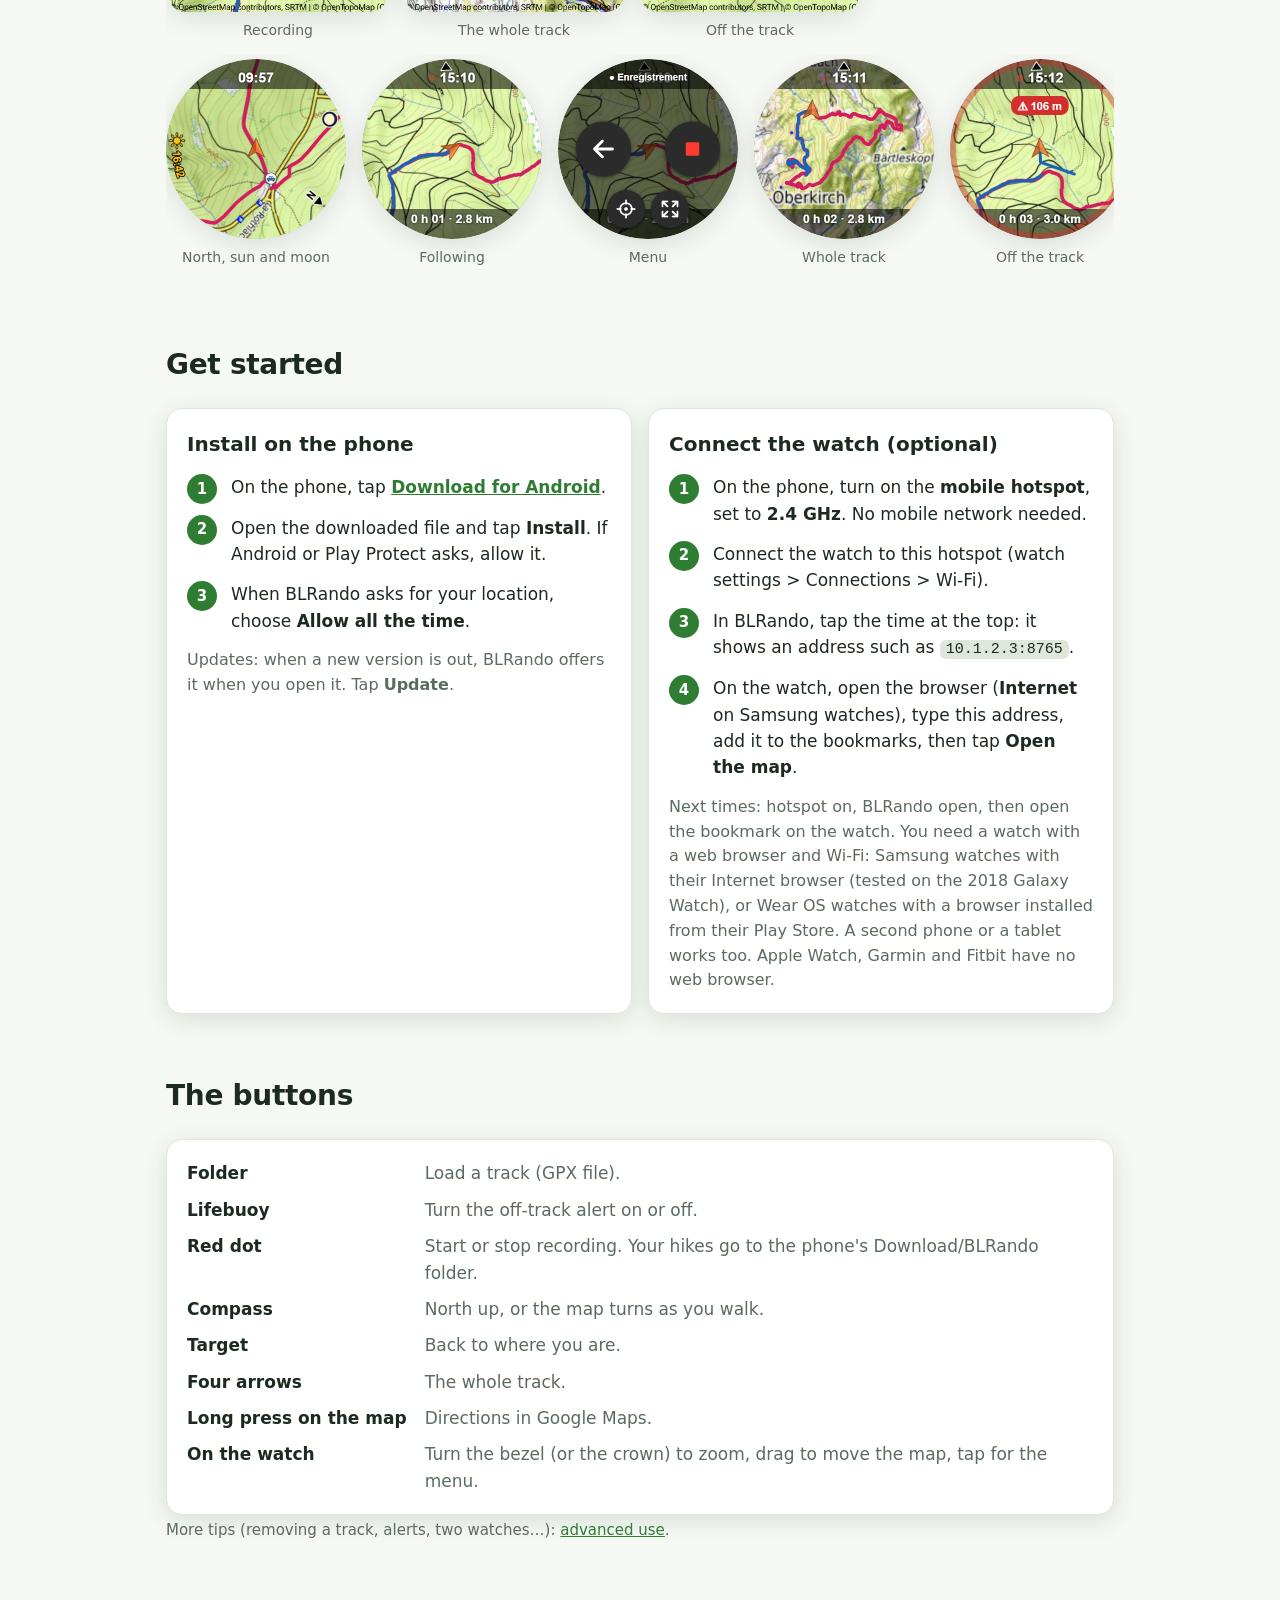
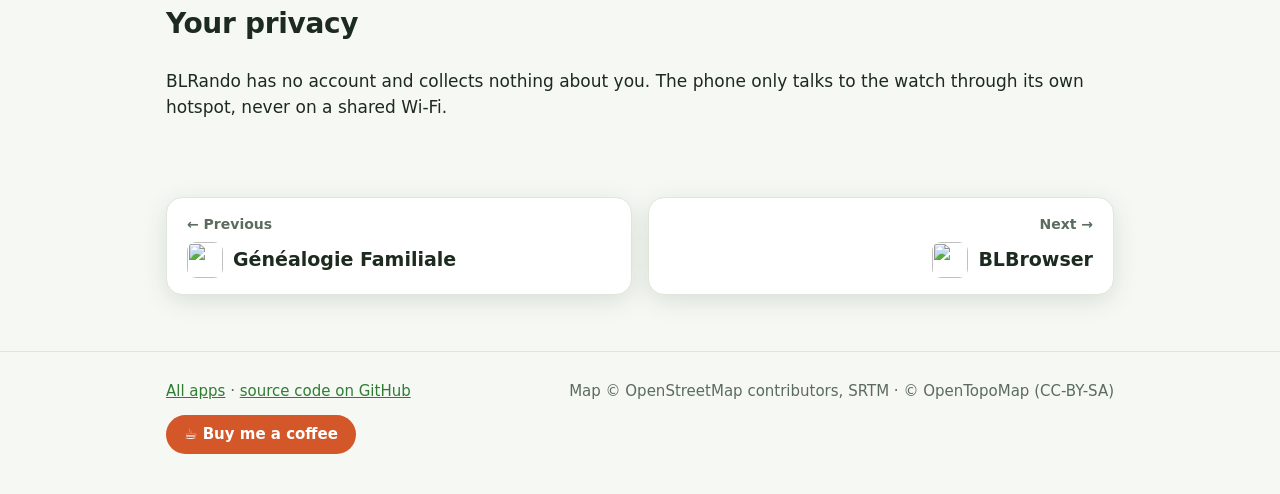
==== commit 332da214: "README and web page: any watch with a web browser" ====
--- a/docs/index.html
+++ b/docs/index.html
@@ -3,9 +3,16 @@
 <head>
 <meta charset="utf-8">
 <meta name="viewport" content="width=device-width, initial-scale=1">
-<title>BLRando — hiking map for Android and Galaxy Watch</title>
-<meta name="description" content="A hiking map for Android phones, also shown on a Samsung Galaxy Watch. Follow your track, get warned when you stray, record your hike.">
+<title>BLRando — hiking map for Android and smartwatches</title>
+<meta name="description" content="A hiking map for Android phones, also shown on your smartwatch. Follow your track, get warned when you stray, record your hike.">
 <link rel="icon" href="icon.png">
+<link rel="canonical" href="https://amandiofr.github.io/BLRando/">
+<meta property="og:type" content="website">
+<meta property="og:url" content="https://amandiofr.github.io/BLRando/">
+<meta property="og:title" content="BLRando">
+<meta property="og:description" content="A hiking map for Android phones, also shown on your smartwatch.">
+<meta property="og:image" content="https://amandiofr.github.io/BLRando/screenshots/watch_sky.png">
+<meta name="twitter:card" content="summary_large_image">
 <style>
   :root {
     --bg: #f6f8f4;
@@ -110,14 +117,14 @@
   dl.buttons dd { margin: 0; color: var(--muted); }
 
   /* Previous / next app, in the order of amandiofr.github.io */
-  .pnav { display: grid; grid-template-columns: 1fr 1fr; gap: 16px; margin-top: 52px; }
+  .pnav { display: grid; grid-template-columns: minmax(0, 1fr) minmax(0, 1fr); gap: 16px; margin-top: 52px; }
   .pn { display: flex; flex-direction: column; gap: 6px; text-decoration: none; color: var(--text);
         background: var(--surface); border: 1px solid var(--line); border-radius: 16px; padding: 16px 20px;
         box-shadow: var(--shadow); }
   .pn:hover { border-color: var(--brand); }
   .pn.next { align-items: flex-end; text-align: right; }
   .pn .lbl { font-size: 14px; color: var(--muted); font-weight: 600; }
-  .pn .nm { display: flex; align-items: center; gap: 10px; font-size: 19px; font-weight: 700; }
+  .pn .nm { display: flex; align-items: center; gap: 10px; font-size: 19px; font-weight: 700; min-width: 0; overflow-wrap: anywhere; }
   .pn .nm img { width: 36px; height: 36px; border-radius: 9px; flex: 0 0 auto; }
   @media (max-width: 520px) { .pn .nm { font-size: 16px; } .pn { padding: 14px; } }
   footer { margin-top: 56px; padding: 28px 0 40px; border-top: 1px solid var(--line); color: var(--muted); font-size: 15px; }
@@ -127,7 +134,7 @@
   .coffee:hover { background: #bf4a20; }
 
   @media (max-width: 520px) {
-    header { padding: 40px 0 48px; }
+    header { padding: 80px 0 48px; }
     header h1 { font-size: 34px; }
     header p.tagline { font-size: 18px; }
     dl.buttons { grid-template-columns: 1fr; gap: 2px; }
@@ -144,7 +151,7 @@
   <div class="wrap">
     <img class="icon" src="icon.png" alt="BLRando icon">
     <h1>BLRando</h1>
-    <p class="tagline">A hiking map for your Android phone, also on your Samsung Galaxy Watch.</p>
+    <p class="tagline">A hiking map for your Android phone, also on your smartwatch.</p>
     <a class="download" href="https://github.com/amandiofr/BLRando/releases/latest/download/BLRando.apk">
       <svg viewBox="0 0 24 24" fill="none" stroke="currentColor" stroke-width="2.4" stroke-linecap="round" stroke-linejoin="round"><path d="M12 3v12M6 10l6 6 6-6M4 20h16"/></svg>
       Download for Android
@@ -221,10 +228,12 @@
           <li>On the phone, turn on the <b>mobile hotspot</b>, set to <b>2.4 GHz</b>. No mobile network needed.</li>
           <li>Connect the watch to this hotspot (watch settings &gt; Connections &gt; Wi-Fi).</li>
           <li>In BLRando, tap the time at the top: it shows an address such as <code>10.1.2.3:8765</code>.</li>
-          <li>On the watch, open <b>Internet</b>, type this address, add it to the bookmarks, then tap <b>Open the map</b>.</li>
+          <li>On the watch, open the browser (<b>Internet</b> on Samsung watches), type this address, add it to the bookmarks, then tap <b>Open the map</b>.</li>
         </ol>
         <p class="note">Next times: hotspot on, BLRando open, then open the bookmark on the watch.
-          You need a Samsung Galaxy Watch with Samsung's Internet browser, for example the 2018 Galaxy Watch.</p>
+          You need a watch with a web browser and Wi-Fi: Samsung watches with their Internet browser (tested on the
+          2018 Galaxy Watch), or Wear OS watches with a browser installed from their Play Store. A second phone or a
+          tablet works too. Apple Watch, Garmin and Fitbit have no web browser.</p>
       </div>
     </div>
   </section>
@@ -240,7 +249,7 @@
         <dt>Target</dt><dd>Back to where you are.</dd>
         <dt>Four arrows</dt><dd>The whole track.</dd>
         <dt>Long press on the map</dt><dd>Directions in Google Maps.</dd>
-        <dt>On the watch</dt><dd>Turn the bezel to zoom, drag to move the map, tap for the menu.</dd>
+        <dt>On the watch</dt><dd>Turn the bezel (or the crown) to zoom, drag to move the map, tap for the menu.</dd>
       </dl>
     </div>
     <p class="note">More tips (removing a track, alerts, two watches…):
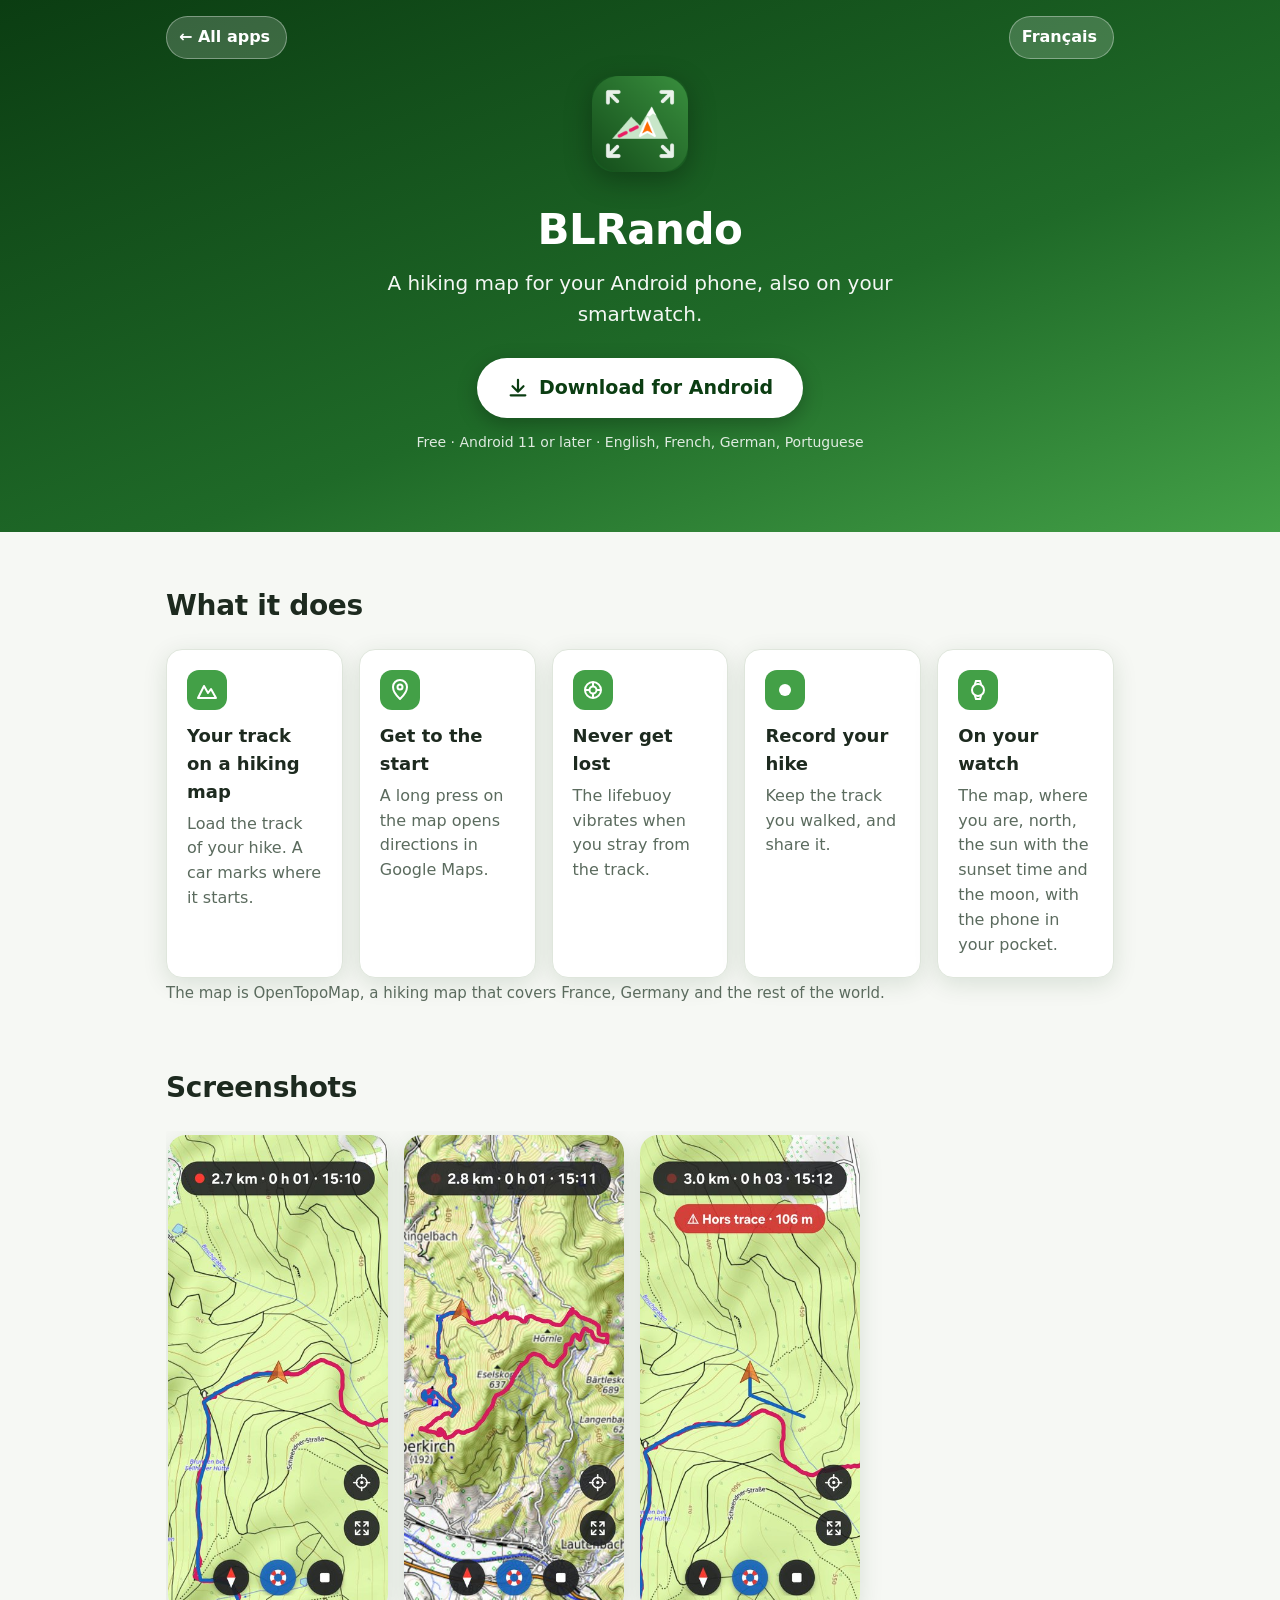
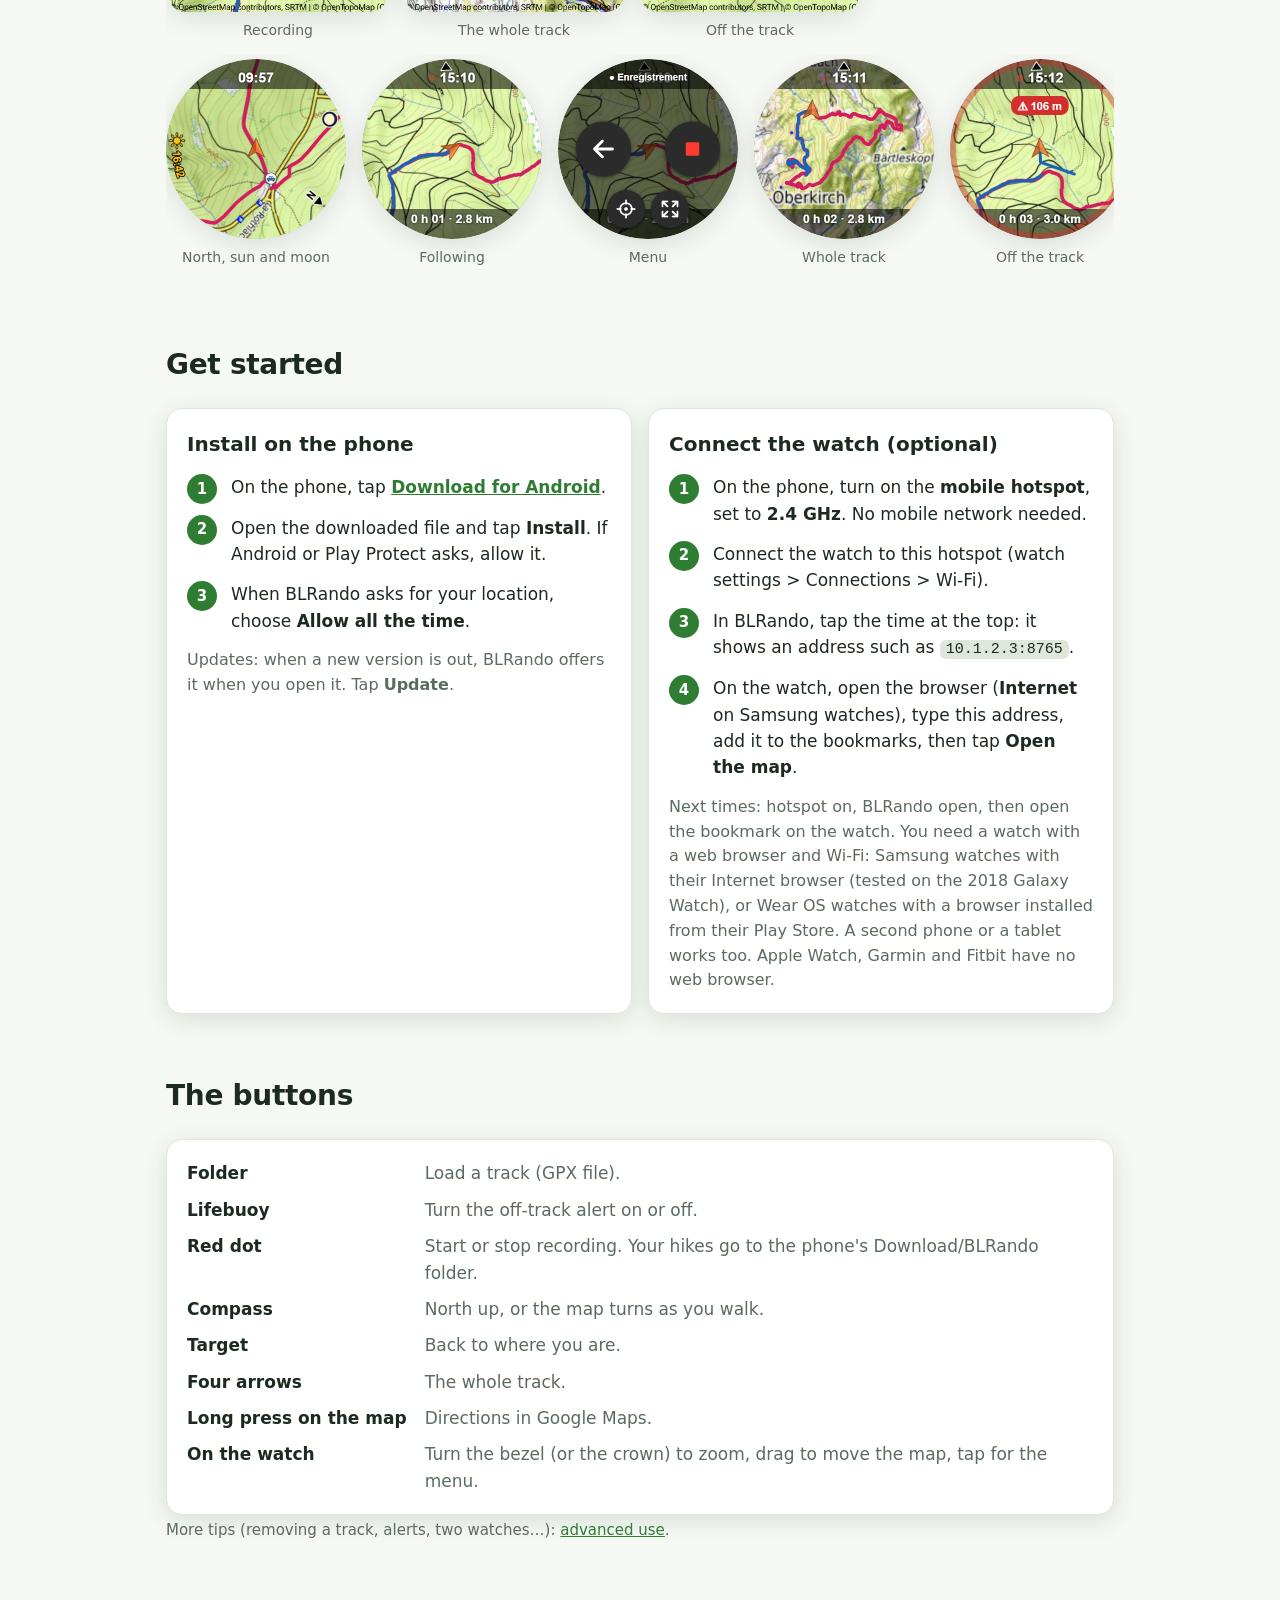
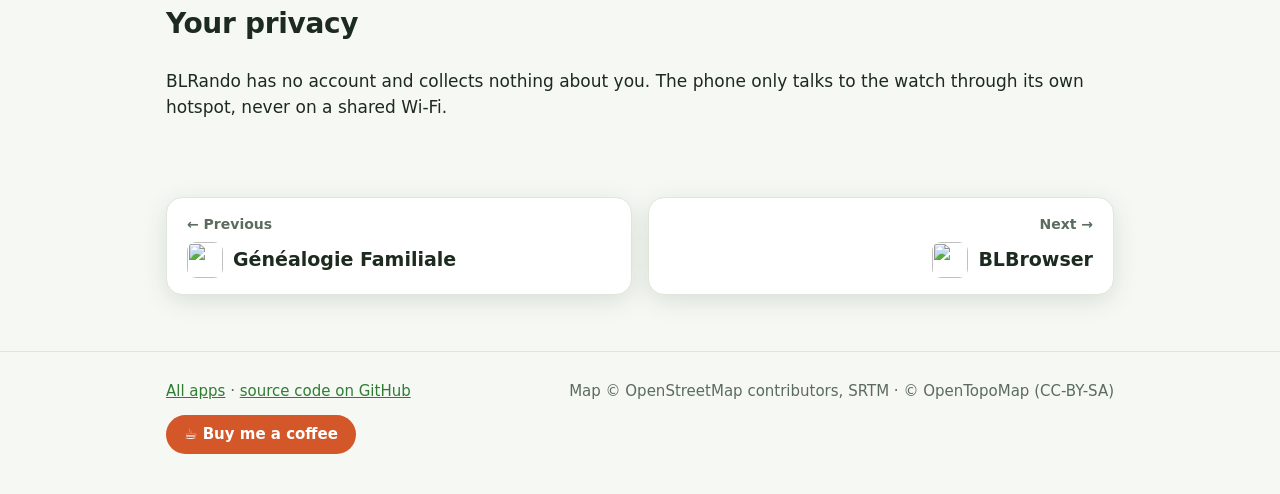
==== commit 7165eb23: "Web page in French, language switch" ====
--- a/docs/index.html
+++ b/docs/index.html
@@ -13,6 +13,12 @@
 <meta property="og:description" content="A hiking map for Android phones, also shown on your smartwatch.">
 <meta property="og:image" content="https://amandiofr.github.io/BLRando/screenshots/watch_sky.png">
 <meta name="twitter:card" content="summary_large_image">
+<link rel="alternate" hreflang="en" href="https://amandiofr.github.io/BLRando/">
+<link rel="alternate" hreflang="fr" href="https://amandiofr.github.io/BLRando/fr/">
+<link rel="alternate" hreflang="x-default" href="https://amandiofr.github.io/BLRando/">
+<script>/* French browser, first visit: French page */ (function () { try {
+  if (!localStorage.getItem('lang') && /^fr/i.test(navigator.language || '')) location.replace('https://amandiofr.github.io/BLRando/fr/');
+} catch (e) {} })();</script>
 <style>
   :root {
     --bg: #f6f8f4;
@@ -54,6 +60,7 @@
     padding: 76px 0 64px; text-align: center;
   }
   header nav { position: absolute; top: 16px; left: 0; right: 0; text-align: left; }
+  header nav .wrap { display: flex; justify-content: space-between; }
   header nav a {
     display: inline-flex; align-items: center; gap: 6px; color: #fff; font-weight: 600; font-size: 16px;
     text-decoration: none; padding: 8px 16px 8px 12px; border-radius: 24px;
@@ -147,7 +154,7 @@
 <body>
 
 <header>
-  <nav><div class="wrap"><a href="https://amandiofr.github.io/">&larr; All apps</a></div></nav>
+  <nav><div class="wrap"><a href="https://amandiofr.github.io/">&larr; All apps</a><a href="fr/" lang="fr" onclick="try{localStorage.setItem('lang','fr')}catch(e){}">Français</a></div></nav>
   <div class="wrap">
     <img class="icon" src="icon.png" alt="BLRando icon">
     <h1>BLRando</h1>
